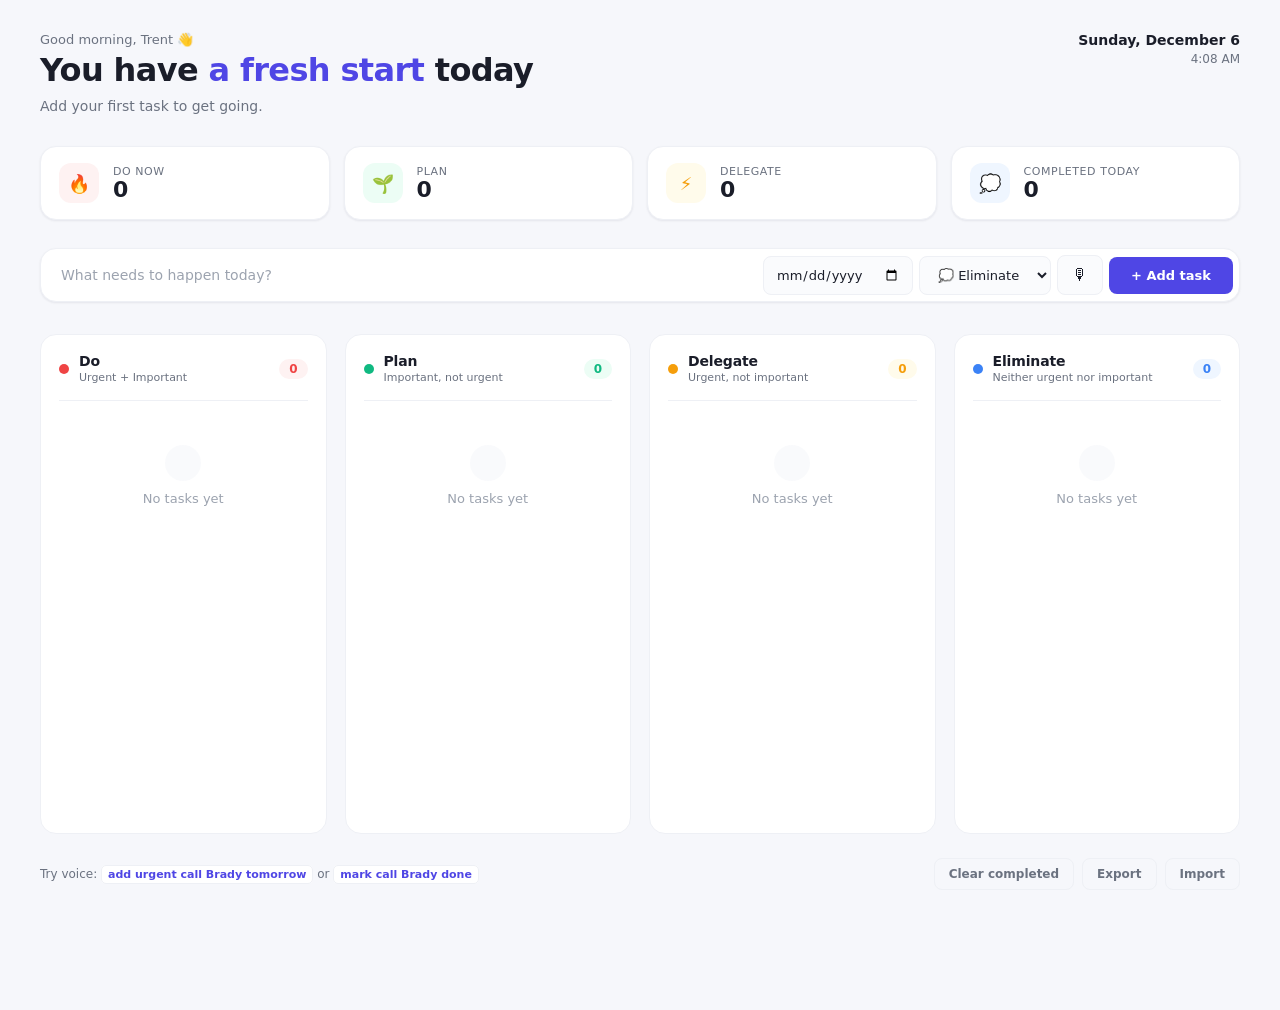
==== index.html @ c500774e "Add files via upload" ====
<!DOCTYPE html>
<!-- saved from url=(0049)file:///Users/tsconnely/Downloads/priority_1.html -->
<html lang="en"><head><meta http-equiv="Content-Type" content="text/html; charset=UTF-8">

<meta name="viewport" content="width=device-width, initial-scale=1.0, maximum-scale=1.0">
<title>Priority · Daily Command</title>
<link rel="preconnect" href="https://fonts.googleapis.com/">
<link rel="preconnect" href="https://fonts.gstatic.com/" crossorigin="">
<link href="./Priority · Daily Command_files/css2" rel="stylesheet">
<style>
  :root {
    --bg: #f6f7fb;
    --surface: #ffffff;
    --surface-soft: #fafbfd;
    --border: #eef0f5;
    --border-hover: #e2e5ed;
    --text: #1a1d29;
    --text-dim: #6b7280;
    --text-faint: #9ca3af;
    --accent: #4f46e5;
    --accent-soft: #eef2ff;

    --q1-bg: #fef2f2;
    --q1-accent: #ef4444;
    --q1-soft: #fee2e2;

    --q2-bg: #ecfdf5;
    --q2-accent: #10b981;
    --q2-soft: #d1fae5;

    --q3-bg: #fffbeb;
    --q3-accent: #f59e0b;
    --q3-soft: #fef3c7;

    --q4-bg: #eff6ff;
    --q4-accent: #3b82f6;
    --q4-soft: #dbeafe;

    --shadow-sm: 0 1px 2px rgba(16, 24, 40, 0.04), 0 1px 3px rgba(16, 24, 40, 0.04);
    --shadow-md: 0 4px 6px rgba(16, 24, 40, 0.04), 0 2px 4px rgba(16, 24, 40, 0.03);
    --shadow-lg: 0 12px 24px rgba(16, 24, 40, 0.06), 0 4px 8px rgba(16, 24, 40, 0.03);

    --font: 'Plus Jakarta Sans', -apple-system, BlinkMacSystemFont, system-ui, sans-serif;

    --radius-sm: 8px;
    --radius-md: 12px;
    --radius-lg: 16px;
    --radius-xl: 20px;
  }

  * { box-sizing: border-box; margin: 0; padding: 0; }

  html, body {
    background: var(--bg);
    color: var(--text);
    font-family: var(--font);
    font-size: 14px;
    min-height: 100vh;
    overflow-x: hidden;
    -webkit-tap-highlight-color: transparent;
    -webkit-font-smoothing: antialiased;
  }

  .app {
    max-width: 1600px;
    margin: 0 auto;
    padding: 32px 40px 120px;
  }

  /* ============ HEADER ============ */
  header {
    display: flex;
    align-items: flex-start;
    justify-content: space-between;
    margin-bottom: 32px;
    gap: 24px;
    flex-wrap: wrap;
  }

  .greeting {
    display: flex;
    flex-direction: column;
    gap: 6px;
  }

  .greeting .hello {
    font-size: 13px;
    color: var(--text-dim);
    font-weight: 500;
  }

  .greeting h1 {
    font-size: 32px;
    font-weight: 700;
    letter-spacing: -0.02em;
    line-height: 1.1;
    color: var(--text);
  }

  .greeting h1 .count {
    color: var(--accent);
  }

  .greeting .subtitle {
    font-size: 14px;
    color: var(--text-dim);
    margin-top: 4px;
  }

  .date-chip {
    display: flex;
    flex-direction: column;
    align-items: flex-end;
    gap: 4px;
  }

  .date-chip .date {
    font-size: 14px;
    font-weight: 600;
    color: var(--text);
  }

  .date-chip .time {
    font-size: 12px;
    color: var(--text-dim);
    font-weight: 500;
  }

  /* ============ STAT PILLS ============ */
  .stat-row {
    display: grid;
    grid-template-columns: repeat(4, 1fr);
    gap: 14px;
    margin-bottom: 28px;
  }

  .stat-pill {
    background: var(--surface);
    border: 1px solid var(--border);
    border-radius: var(--radius-lg);
    padding: 16px 18px;
    display: flex;
    align-items: center;
    gap: 14px;
    box-shadow: var(--shadow-sm);
    transition: transform 0.15s, box-shadow 0.15s;
  }

  .stat-pill:hover {
    transform: translateY(-1px);
    box-shadow: var(--shadow-md);
  }

  .stat-icon {
    width: 40px;
    height: 40px;
    border-radius: 12px;
    display: flex;
    align-items: center;
    justify-content: center;
    font-size: 18px;
    flex-shrink: 0;
  }

  .stat-icon.q1 { background: var(--q1-bg); color: var(--q1-accent); }
  .stat-icon.q2 { background: var(--q2-bg); color: var(--q2-accent); }
  .stat-icon.q3 { background: var(--q3-bg); color: var(--q3-accent); }
  .stat-icon.q4 { background: var(--q4-bg); color: var(--q4-accent); }

  .stat-body { flex: 1; min-width: 0; }

  .stat-label {
    font-size: 11px;
    color: var(--text-dim);
    font-weight: 500;
    text-transform: uppercase;
    letter-spacing: 0.05em;
  }

  .stat-value {
    font-size: 22px;
    font-weight: 700;
    color: var(--text);
    letter-spacing: -0.02em;
    line-height: 1.1;
  }

  /* ============ INPUT BAR ============ */
  .input-card {
    background: var(--surface);
    border: 1px solid var(--border);
    border-radius: var(--radius-lg);
    padding: 6px;
    margin-bottom: 32px;
    box-shadow: var(--shadow-sm);
    display: flex;
    align-items: center;
    gap: 6px;
    flex-wrap: wrap;
    transition: border-color 0.2s, box-shadow 0.2s;
  }

  .input-card:focus-within {
    border-color: var(--accent);
    box-shadow: 0 0 0 4px var(--accent-soft);
  }

  .input-card input[type="text"] {
    flex: 1;
    min-width: 200px;
    background: transparent;
    border: none;
    color: var(--text);
    padding: 12px 14px;
    font-family: var(--font);
    font-size: 14px;
    outline: none;
  }

  .input-card input[type="text"]::placeholder {
    color: var(--text-faint);
  }

  .input-card input[type="date"] {
    background: var(--surface-soft);
    border: 1px solid var(--border);
    color: var(--text);
    padding: 10px 12px;
    font-family: var(--font);
    font-size: 13px;
    font-weight: 500;
    border-radius: var(--radius-sm);
    outline: none;
  }

  .input-card select {
    background: var(--surface-soft);
    border: 1px solid var(--border);
    color: var(--text);
    padding: 10px 14px;
    font-family: var(--font);
    font-size: 13px;
    font-weight: 500;
    border-radius: var(--radius-sm);
    outline: none;
    cursor: pointer;
  }

  .mic-btn {
    background: var(--surface-soft);
    color: var(--text);
    border: 1px solid var(--border);
    padding: 10px 14px;
    font-size: 16px;
    border-radius: var(--radius-sm);
    cursor: pointer;
    transition: all 0.15s;
  }

  .mic-btn:hover {
    background: var(--accent-soft);
    border-color: var(--accent);
  }

  .mic-btn.listening {
    background: var(--q1-accent);
    color: white;
    border-color: var(--q1-accent);
    animation: pulse 1.2s ease-in-out infinite;
  }

  @keyframes pulse {
    0%, 100% { box-shadow: 0 0 0 0 rgba(239, 68, 68, 0.4); }
    50% { box-shadow: 0 0 0 10px rgba(239, 68, 68, 0); }
  }

  .add-btn {
    background: var(--accent);
    color: white;
    border: none;
    padding: 11px 22px;
    font-family: var(--font);
    font-size: 13px;
    font-weight: 600;
    border-radius: var(--radius-sm);
    cursor: pointer;
    transition: filter 0.15s, transform 0.1s;
    display: flex;
    align-items: center;
    gap: 6px;
  }

  .add-btn:hover { filter: brightness(1.1); }
  .add-btn:active { transform: scale(0.97); }

  /* ============ BOARD ============ */
  .board {
    display: grid;
    grid-template-columns: repeat(4, 1fr);
    gap: 18px;
  }

  .column {
    background: var(--surface);
    border-radius: var(--radius-lg);
    border: 1px solid var(--border);
    padding: 18px;
    min-height: 500px;
    display: flex;
    flex-direction: column;
    transition: border-color 0.2s;
  }

  .column.drag-over {
    border-color: var(--accent);
    background: var(--accent-soft);
  }

  .column-head {
    display: flex;
    align-items: center;
    justify-content: space-between;
    margin-bottom: 16px;
    padding-bottom: 16px;
    border-bottom: 1px solid var(--border);
  }

  .column-title-group {
    display: flex;
    align-items: center;
    gap: 10px;
  }

  .column-dot {
    width: 10px;
    height: 10px;
    border-radius: 50%;
    flex-shrink: 0;
  }

  .column.q1 .column-dot { background: var(--q1-accent); }
  .column.q2 .column-dot { background: var(--q2-accent); }
  .column.q3 .column-dot { background: var(--q3-accent); }
  .column.q4 .column-dot { background: var(--q4-accent); }

  .column-title {
    font-size: 14px;
    font-weight: 700;
    color: var(--text);
    letter-spacing: -0.01em;
  }

  .column-subtitle {
    font-size: 11px;
    color: var(--text-dim);
    font-weight: 500;
    margin-top: 2px;
  }

  .column-count {
    font-size: 12px;
    font-weight: 600;
    color: var(--text-dim);
    background: var(--bg);
    padding: 3px 10px;
    border-radius: 100px;
    min-width: 26px;
    text-align: center;
  }

  .column.q1 .column-count { background: var(--q1-bg); color: var(--q1-accent); }
  .column.q2 .column-count { background: var(--q2-bg); color: var(--q2-accent); }
  .column.q3 .column-count { background: var(--q3-bg); color: var(--q3-accent); }
  .column.q4 .column-count { background: var(--q4-bg); color: var(--q4-accent); }

  .task-list {
    display: flex;
    flex-direction: column;
    gap: 10px;
    flex: 1;
    overflow-y: auto;
    max-height: 600px;
    padding: 2px;
    margin: -2px;
  }

  .task-list::-webkit-scrollbar { width: 6px; }
  .task-list::-webkit-scrollbar-thumb {
    background: var(--border-hover);
    border-radius: 3px;
  }

  .task-list::-webkit-scrollbar-thumb:hover {
    background: var(--text-faint);
  }

  /* ============ TASK CARD ============ */
  .task {
    background: var(--surface);
    border: 1px solid var(--border);
    border-radius: var(--radius-md);
    padding: 14px;
    cursor: grab;
    transition: all 0.15s;
    box-shadow: var(--shadow-sm);
    position: relative;
    overflow: hidden;
  }

  .task::before {
    content: '';
    position: absolute;
    left: 0;
    top: 0;
    bottom: 0;
    width: 3px;
    transition: width 0.15s;
  }

  .column.q1 .task::before { background: var(--q1-accent); }
  .column.q2 .task::before { background: var(--q2-accent); }
  .column.q3 .task::before { background: var(--q3-accent); }
  .column.q4 .task::before { background: var(--q4-accent); }

  .task:hover {
    border-color: var(--border-hover);
    box-shadow: var(--shadow-md);
    transform: translateY(-1px);
  }

  .task.dragging {
    opacity: 0.4;
    cursor: grabbing;
    transform: rotate(2deg);
  }

  .task.done { opacity: 0.55; }
  .task.done .task-title {
    text-decoration: line-through;
    color: var(--text-dim);
  }

  .task-top-row {
    display: flex;
    align-items: flex-start;
    gap: 10px;
    margin-bottom: 6px;
  }

  .task-check {
    width: 18px;
    height: 18px;
    border: 1.5px solid var(--border-hover);
    border-radius: 6px;
    cursor: pointer;
    flex-shrink: 0;
    margin-top: 1px;
    display: flex;
    align-items: center;
    justify-content: center;
    font-size: 11px;
    color: transparent;
    transition: all 0.15s;
    background: var(--surface);
  }

  .task-check:hover { border-color: var(--accent); }

  .task.done .task-check {
    background: var(--accent);
    border-color: var(--accent);
    color: white;
  }

  .column.q1 .task.done .task-check { background: var(--q1-accent); border-color: var(--q1-accent); }
  .column.q2 .task.done .task-check { background: var(--q2-accent); border-color: var(--q2-accent); }
  .column.q3 .task.done .task-check { background: var(--q3-accent); border-color: var(--q3-accent); }
  .column.q4 .task.done .task-check { background: var(--q4-accent); border-color: var(--q4-accent); }

  .task-body { flex: 1; min-width: 0; }

  .task-title {
    font-size: 14px;
    font-weight: 600;
    color: var(--text);
    line-height: 1.35;
    word-wrap: break-word;
    cursor: pointer;
    letter-spacing: -0.01em;
  }

  .task-delete {
    background: transparent;
    border: none;
    color: var(--text-faint);
    cursor: pointer;
    font-size: 18px;
    width: 22px;
    height: 22px;
    border-radius: 6px;
    display: flex;
    align-items: center;
    justify-content: center;
    opacity: 0;
    transition: all 0.15s;
    flex-shrink: 0;
    line-height: 1;
  }

  .task:hover .task-delete { opacity: 1; }
  .task-delete:hover {
    background: var(--q1-bg);
    color: var(--q1-accent);
  }

  .task-meta {
    display: flex;
    gap: 8px;
    margin-top: 10px;
    flex-wrap: wrap;
    align-items: center;
  }

  .task-tag {
    display: inline-flex;
    align-items: center;
    gap: 4px;
    font-size: 11px;
    font-weight: 600;
    padding: 3px 8px;
    border-radius: 100px;
    background: var(--bg);
    color: var(--text-dim);
  }

  .task-tag.overdue {
    background: var(--q1-bg);
    color: var(--q1-accent);
  }

  .task-tag.soon {
    background: var(--q3-bg);
    color: var(--q3-accent);
  }

  .task-tag.notes {
    background: var(--accent-soft);
    color: var(--accent);
  }

  .empty {
    font-size: 13px;
    color: var(--text-faint);
    text-align: center;
    padding: 28px 16px;
    font-weight: 500;
  }

  .empty::before {
    content: '';
    display: block;
    width: 36px;
    height: 36px;
    margin: 0 auto 10px;
    background: var(--bg);
    border-radius: 50%;
    opacity: 0.6;
  }

  /* ============ VOICE FEEDBACK ============ */
  .voice-feedback {
    position: fixed;
    bottom: 20px;
    left: 50%;
    transform: translateX(-50%) translateY(100px);
    background: var(--surface);
    border: 1px solid var(--border);
    border-radius: var(--radius-lg);
    padding: 14px 20px;
    display: flex;
    align-items: center;
    gap: 14px;
    z-index: 50;
    box-shadow: var(--shadow-lg);
    max-width: 90vw;
    min-width: 340px;
    opacity: 0;
    transition: all 0.3s;
  }

  .voice-feedback.active {
    transform: translateX(-50%) translateY(0);
    opacity: 1;
  }

  .voice-indicator {
    width: 10px;
    height: 10px;
    border-radius: 50%;
    background: var(--q1-accent);
    animation: pulse-dot 1s ease-in-out infinite;
    flex-shrink: 0;
  }

  @keyframes pulse-dot {
    0%, 100% { opacity: 1; transform: scale(1); }
    50% { opacity: 0.4; transform: scale(0.8); }
  }

  .voice-text { flex: 1; min-width: 0; }

  .voice-text .label {
    font-size: 11px;
    color: var(--text-dim);
    font-weight: 600;
    text-transform: uppercase;
    letter-spacing: 0.05em;
    margin-bottom: 2px;
  }

  .voice-transcript {
    font-size: 14px;
    color: var(--text);
    font-weight: 500;
    word-wrap: break-word;
  }

  .voice-close {
    background: var(--bg);
    border: 1px solid var(--border);
    color: var(--text-dim);
    padding: 7px 14px;
    font-family: var(--font);
    font-size: 12px;
    font-weight: 600;
    cursor: pointer;
    border-radius: var(--radius-sm);
  }

  .voice-close:hover {
    background: var(--q1-bg);
    color: var(--q1-accent);
    border-color: var(--q1-bg);
  }

  /* ============ TOAST ============ */
  .toast {
    position: fixed;
    top: 24px;
    left: 50%;
    transform: translateX(-50%) translateY(-40px);
    background: var(--text);
    color: white;
    padding: 12px 20px;
    font-size: 13px;
    font-weight: 600;
    border-radius: 100px;
    z-index: 300;
    opacity: 0;
    transition: all 0.3s;
    box-shadow: var(--shadow-lg);
    max-width: 90vw;
  }

  .toast.show {
    opacity: 1;
    transform: translateX(-50%) translateY(0);
  }

  .toast.success { background: var(--q2-accent); }
  .toast.error { background: var(--q1-accent); }

  /* ============ MODAL ============ */
  .modal-overlay {
    position: fixed;
    inset: 0;
    background: rgba(26, 29, 41, 0.4);
    backdrop-filter: blur(6px);
    display: none;
    align-items: center;
    justify-content: center;
    z-index: 100;
    padding: 20px;
  }

  .modal-overlay.active { display: flex; }

  .modal {
    background: var(--surface);
    border-radius: var(--radius-xl);
    width: 100%;
    max-width: 560px;
    max-height: 85vh;
    overflow-y: auto;
    box-shadow: 0 20px 60px rgba(16, 24, 40, 0.15);
  }

  .modal-head {
    padding: 22px 26px 18px;
    display: flex;
    justify-content: space-between;
    align-items: center;
  }

  .modal-head h2 {
    font-size: 20px;
    font-weight: 700;
    letter-spacing: -0.02em;
  }

  .modal-close {
    background: var(--bg);
    border: none;
    color: var(--text-dim);
    width: 32px;
    height: 32px;
    border-radius: 10px;
    cursor: pointer;
    font-size: 20px;
    line-height: 1;
    display: flex;
    align-items: center;
    justify-content: center;
    transition: all 0.15s;
  }

  .modal-close:hover {
    background: var(--q1-bg);
    color: var(--q1-accent);
  }

  .modal-body { padding: 4px 26px 20px; }

  .field { margin-bottom: 18px; }

  .field label {
    display: block;
    font-size: 12px;
    color: var(--text-dim);
    font-weight: 600;
    margin-bottom: 8px;
  }

  .field input[type="text"],
  .field input[type="date"],
  .field textarea,
  .field select {
    width: 100%;
    background: var(--surface-soft);
    border: 1px solid var(--border);
    color: var(--text);
    padding: 11px 13px;
    font-family: var(--font);
    font-size: 14px;
    font-weight: 500;
    border-radius: var(--radius-sm);
    outline: none;
    transition: all 0.15s;
  }

  .field input:focus,
  .field textarea:focus,
  .field select:focus {
    border-color: var(--accent);
    background: var(--surface);
    box-shadow: 0 0 0 3px var(--accent-soft);
  }

  .field textarea {
    min-height: 80px;
    resize: vertical;
    line-height: 1.5;
    font-weight: 400;
  }

  .subtasks {
    display: flex;
    flex-direction: column;
    gap: 6px;
    margin-bottom: 10px;
  }

  .subtask {
    display: flex;
    align-items: center;
    gap: 10px;
    background: var(--surface-soft);
    border: 1px solid var(--border);
    padding: 9px 12px;
    border-radius: var(--radius-sm);
  }

  .subtask-check {
    width: 16px;
    height: 16px;
    border: 1.5px solid var(--border-hover);
    border-radius: 5px;
    cursor: pointer;
    flex-shrink: 0;
    display: flex;
    align-items: center;
    justify-content: center;
    font-size: 10px;
    color: transparent;
    background: white;
  }

  .subtask.done .subtask-check {
    background: var(--accent);
    border-color: var(--accent);
    color: white;
  }

  .subtask-text { flex: 1; font-size: 13px; font-weight: 500; }

  .subtask.done .subtask-text {
    text-decoration: line-through;
    color: var(--text-dim);
  }

  .subtask-remove {
    background: none;
    border: none;
    color: var(--text-faint);
    cursor: pointer;
    font-size: 16px;
    width: 22px;
    height: 22px;
    border-radius: 6px;
    display: flex;
    align-items: center;
    justify-content: center;
  }

  .subtask-remove:hover { background: var(--q1-bg); color: var(--q1-accent); }

  .add-subtask { display: flex; gap: 8px; }

  .add-subtask input { flex: 1; }

  .add-subtask button {
    background: var(--accent-soft);
    border: 1px solid transparent;
    color: var(--accent);
    padding: 10px 16px;
    font-family: var(--font);
    font-size: 12px;
    font-weight: 600;
    cursor: pointer;
    border-radius: var(--radius-sm);
  }

  .add-subtask button:hover {
    background: var(--accent);
    color: white;
  }

  .modal-foot {
    padding: 18px 26px 22px;
    border-top: 1px solid var(--border);
    display: flex;
    justify-content: space-between;
    gap: 10px;
    flex-wrap: wrap;
  }

  .btn {
    padding: 10px 18px;
    font-family: var(--font);
    font-size: 13px;
    font-weight: 600;
    border-radius: var(--radius-sm);
    cursor: pointer;
    border: 1px solid var(--border);
    background: var(--surface);
    color: var(--text);
    transition: all 0.15s;
  }

  .btn:hover {
    background: var(--bg);
    border-color: var(--border-hover);
  }

  .btn-primary {
    background: var(--accent);
    border-color: var(--accent);
    color: white;
  }

  .btn-primary:hover {
    filter: brightness(1.1);
    background: var(--accent);
    border-color: var(--accent);
  }

  .btn-danger {
    color: var(--q1-accent);
    border-color: var(--border);
  }

  .btn-danger:hover {
    background: var(--q1-bg);
    border-color: var(--q1-accent);
  }

  /* ============ TOOLBAR ============ */
  .toolbar {
    display: flex;
    gap: 16px;
    margin-top: 24px;
    justify-content: space-between;
    flex-wrap: wrap;
    align-items: center;
  }

  .voice-help {
    font-size: 12px;
    color: var(--text-dim);
    font-weight: 500;
  }

  .voice-help code {
    background: var(--surface);
    border: 1px solid var(--border);
    padding: 2px 6px;
    border-radius: 5px;
    font-family: var(--font);
    font-size: 11px;
    color: var(--accent);
    font-weight: 600;
  }

  .toolbar-actions {
    display: flex;
    gap: 8px;
    flex-wrap: wrap;
  }

  .toolbar-actions button {
    background: transparent;
    border: 1px solid var(--border);
    color: var(--text-dim);
    cursor: pointer;
    padding: 8px 14px;
    font-family: var(--font);
    font-size: 12px;
    font-weight: 600;
    border-radius: var(--radius-sm);
    transition: all 0.15s;
  }

  .toolbar-actions button:hover {
    color: var(--text);
    background: var(--surface);
    border-color: var(--border-hover);
  }

  /* ============ RESPONSIVE ============ */
  @media (max-width: 1100px) {
    .board {
      grid-template-columns: repeat(2, 1fr);
    }
    .stat-row {
      grid-template-columns: repeat(2, 1fr);
    }
  }

  @media (max-width: 720px) {
    .app { padding: 20px 16px 120px; }
    .greeting h1 { font-size: 26px; }
    .board {
      grid-template-columns: 1fr;
    }
    .input-card {
      flex-direction: column;
      align-items: stretch;
    }
    .input-card input[type="text"],
    .input-card input[type="date"],
    .input-card select,
    .add-btn,
    .mic-btn {
      width: 100%;
      justify-content: center;
    }
    .column { min-height: 200px; }
    .column .task-list { max-height: 400px; }
    header { flex-direction: column; align-items: flex-start; }
    .date-chip { align-items: flex-start; }
  }
</style>
</head>
<body>
<div class="app">
  <header>
    <div class="greeting">
      <div class="hello">Good <span id="time-of-day">afternoon</span>, Trent 👋</div>
      <h1>You have <span class="count" id="count-hero">a fresh start</span> today</h1>
      <div class="subtitle" id="subtitle">Add your first task to get going.</div>
    </div>
    <div class="date-chip">
      <div class="date" id="current-date">Tuesday, April 21</div>
      <div class="time" id="current-time">3:37 PM</div>
    </div>
  </header>

  <div class="stat-row">
    <div class="stat-pill">
      <div class="stat-icon q1">🔥</div>
      <div class="stat-body">
        <div class="stat-label">Do Now</div>
        <div class="stat-value" id="stat-q1">0</div>
      </div>
    </div>
    <div class="stat-pill">
      <div class="stat-icon q2">🌱</div>
      <div class="stat-body">
        <div class="stat-label">Plan</div>
        <div class="stat-value" id="stat-q2">0</div>
      </div>
    </div>
    <div class="stat-pill">
      <div class="stat-icon q3">⚡</div>
      <div class="stat-body">
        <div class="stat-label">Delegate</div>
        <div class="stat-value" id="stat-q3">0</div>
      </div>
    </div>
    <div class="stat-pill">
      <div class="stat-icon q4">💭</div>
      <div class="stat-body">
        <div class="stat-label">Completed today</div>
        <div class="stat-value" id="stat-done">0</div>
      </div>
    </div>
  </div>

  <div class="input-card">
    <input type="text" id="quick-input" placeholder="What needs to happen today?">
    <input type="date" id="quick-deadline" title="Deadline">
    <select id="quick-quadrant" title="Priority quadrant">
      <option value="1">🔥 Do</option>
      <option value="2">🌱 Plan</option>
      <option value="3">⚡ Delegate</option>
      <option value="4" selected="">💭 Eliminate</option>
    </select>
    <button id="mic-toggle" class="mic-btn" title="Voice input">🎙</button>
    <button id="quick-add" class="add-btn">+ Add task</button>
  </div>

  <div class="board">
    <div class="column q1" data-quadrant="1">
      <div class="column-head">
        <div class="column-title-group">
          <div class="column-dot"></div>
          <div>
            <div class="column-title">Do</div>
            <div class="column-subtitle">Urgent + Important</div>
          </div>
        </div>
        <div class="column-count" id="count-1">0</div>
      </div>
      <div class="task-list" id="list-1"><div class="empty">No tasks yet</div></div>
    </div>

    <div class="column q2" data-quadrant="2">
      <div class="column-head">
        <div class="column-title-group">
          <div class="column-dot"></div>
          <div>
            <div class="column-title">Plan</div>
            <div class="column-subtitle">Important, not urgent</div>
          </div>
        </div>
        <div class="column-count" id="count-2">0</div>
      </div>
      <div class="task-list" id="list-2"><div class="empty">No tasks yet</div></div>
    </div>

    <div class="column q3" data-quadrant="3">
      <div class="column-head">
        <div class="column-title-group">
          <div class="column-dot"></div>
          <div>
            <div class="column-title">Delegate</div>
            <div class="column-subtitle">Urgent, not important</div>
          </div>
        </div>
        <div class="column-count" id="count-3">0</div>
      </div>
      <div class="task-list" id="list-3"><div class="empty">No tasks yet</div></div>
    </div>

    <div class="column q4" data-quadrant="4">
      <div class="column-head">
        <div class="column-title-group">
          <div class="column-dot"></div>
          <div>
            <div class="column-title">Eliminate</div>
            <div class="column-subtitle">Neither urgent nor important</div>
          </div>
        </div>
        <div class="column-count" id="count-4">0</div>
      </div>
      <div class="task-list" id="list-4"><div class="empty">No tasks yet</div></div>
    </div>
  </div>

  <div class="toolbar">
    <div class="voice-help">
      Try voice: <code>add urgent call Brady tomorrow</code> or <code>mark call Brady done</code>
    </div>
    <div class="toolbar-actions">
      <button id="clear-done">Clear completed</button>
      <button id="export-data">Export</button>
      <button id="import-data">Import</button>
      <input type="file" id="import-file" accept=".json" style="display:none">
    </div>
  </div>
</div>

<!-- Voice feedback -->
<div class="voice-feedback" id="voice-feedback">
  <div class="voice-indicator"></div>
  <div class="voice-text">
    <div class="label">Listening...</div>
    <div class="voice-transcript" id="voice-transcript">Say something</div>
  </div>
  <button class="voice-close" id="voice-stop">Stop</button>
</div>

<!-- Toast -->
<div class="toast" id="toast"></div>

<!-- Modal -->
<div class="modal-overlay" id="modal-overlay">
  <div class="modal">
    <div class="modal-head">
      <h2>Edit task</h2>
      <button class="modal-close" id="modal-close">×</button>
    </div>
    <div class="modal-body">
      <div class="field">
        <label>Title</label>
        <input type="text" id="edit-title">
      </div>
      <div class="field">
        <label>Quadrant</label>
        <select id="edit-quadrant">
          <option value="1">🔥 Do — Urgent + Important</option>
          <option value="2">🌱 Plan — Important, not urgent</option>
          <option value="3">⚡ Delegate — Urgent, not important</option>
          <option value="4">💭 Eliminate — Neither</option>
        </select>
      </div>
      <div class="field">
        <label>Deadline</label>
        <input type="date" id="edit-deadline">
      </div>
      <div class="field">
        <label>Notes &amp; context</label>
        <textarea id="edit-notes" placeholder="Add context, links, references..."></textarea>
      </div>
      <div class="field">
        <label>Subtasks</label>
        <div class="subtasks" id="edit-subtasks"></div>
        <div class="add-subtask">
          <input type="text" id="new-subtask" placeholder="Add subtask...">
          <button id="add-subtask-btn">Add</button>
        </div>
      </div>
    </div>
    <div class="modal-foot">
      <button class="btn btn-danger" id="delete-task">Delete</button>
      <div style="display:flex; gap:8px;">
        <button class="btn" id="cancel-edit">Cancel</button>
        <button class="btn btn-primary" id="save-edit">Save changes</button>
      </div>
    </div>
  </div>
</div>

<script>
  // ============ STATE ============
  const STORAGE_KEY = 'priority_tasks_v1';
  let tasks = [];
  let editingId = null;

  // ============ PERSISTENCE ============
  function loadTasks() {
    try {
      const raw = localStorage.getItem(STORAGE_KEY);
      tasks = raw ? JSON.parse(raw) : [];
    } catch (e) { tasks = []; }
  }

  function saveTasks() {
    try { localStorage.setItem(STORAGE_KEY, JSON.stringify(tasks)); }
    catch (e) { toast('Storage error: ' + e.message, 'error'); }
  }

  function uid() {
    return Date.now().toString(36) + Math.random().toString(36).slice(2, 8);
  }

  // ============ HELPERS ============
  function todayISO() {
    const d = new Date();
    const y = d.getFullYear(), m = String(d.getMonth() + 1).padStart(2, '0'), day = String(d.getDate()).padStart(2, '0');
    return `${y}-${m}-${day}`;
  }

  function formatDeadline(iso) {
    if (!iso) return null;
    const today = new Date(todayISO());
    const target = new Date(iso);
    const diff = Math.round((target - today) / 86400000);
    if (diff < 0) return { text: `${Math.abs(diff)}d overdue`, cls: 'overdue' };
    if (diff === 0) return { text: 'Today', cls: 'soon' };
    if (diff === 1) return { text: 'Tomorrow', cls: 'soon' };
    if (diff <= 3) return { text: `In ${diff} days`, cls: 'soon' };
    const opts = { month: 'short', day: 'numeric' };
    return { text: target.toLocaleDateString('en-US', opts), cls: '' };
  }

  function escapeHtml(s) {
    return String(s).replace(/[&<>"']/g, c => ({
      '&': '&amp;', '<': '&lt;', '>': '&gt;', '"': '&quot;', "'": '&#39;'
    }[c]));
  }

  // ============ RENDER ============
  function render() {
    for (let q = 1; q <= 4; q++) {
      const list = document.getElementById(`list-${q}`);
      const quadTasks = tasks.filter(t => t.quadrant === q);
      document.getElementById(`count-${q}`).textContent = quadTasks.length;

      if (quadTasks.length === 0) {
        list.innerHTML = '<div class="empty">No tasks yet</div>';
        continue;
      }

      quadTasks.sort((a, b) => {
        if (a.done !== b.done) return a.done ? 1 : -1;
        if (a.deadline && b.deadline) return a.deadline.localeCompare(b.deadline);
        if (a.deadline) return -1;
        if (b.deadline) return 1;
        return b.created - a.created;
      });

      list.innerHTML = quadTasks.map(t => {
        const dl = formatDeadline(t.deadline);
        const subCount = t.subtasks ? t.subtasks.length : 0;
        const subDone = t.subtasks ? t.subtasks.filter(s => s.done).length : 0;
        return `
          <div class="task ${t.done ? 'done' : ''}" draggable="true" data-id="${t.id}">
            <div class="task-top-row">
              <div class="task-check" data-action="toggle" data-id="${t.id}">✓</div>
              <div class="task-body">
                <div class="task-title" data-action="edit" data-id="${t.id}">${escapeHtml(t.title)}</div>
              </div>
              <button class="task-delete" data-action="delete" data-id="${t.id}" title="Delete">×</button>
            </div>
            ${(dl || subCount > 0 || t.notes) ? `
              <div class="task-meta">
                ${dl ? `<span class="task-tag ${dl.cls}">⏱ ${dl.text}</span>` : ''}
                ${subCount > 0 ? `<span class="task-tag">☰ ${subDone}/${subCount}</span>` : ''}
                ${t.notes ? `<span class="task-tag notes">📝 Note</span>` : ''}
              </div>
            ` : ''}
          </div>
        `;
      }).join('');
    }
    updateStats();
  }

  function updateStats() {
    const today = todayISO();
    const openQ1 = tasks.filter(t => !t.done && t.quadrant === 1).length;
    const openQ2 = tasks.filter(t => !t.done && t.quadrant === 2).length;
    const openQ3 = tasks.filter(t => !t.done && t.quadrant === 3).length;
    const doneToday = tasks.filter(t => t.done && t.doneAt && t.doneAt.slice(0, 10) === today).length;
    const totalOpen = tasks.filter(t => !t.done).length;

    document.getElementById('stat-q1').textContent = openQ1;
    document.getElementById('stat-q2').textContent = openQ2;
    document.getElementById('stat-q3').textContent = openQ3;
    document.getElementById('stat-done').textContent = doneToday;

    const heroEl = document.getElementById('count-hero');
    const subtitleEl = document.getElementById('subtitle');

    if (totalOpen === 0 && doneToday > 0) {
      heroEl.textContent = 'a clean slate';
      subtitleEl.textContent = `You've completed ${doneToday} task${doneToday === 1 ? '' : 's'} today. Nice work.`;
    } else if (totalOpen === 0) {
      heroEl.textContent = 'a fresh start';
      subtitleEl.textContent = 'Add your first task to get going.';
    } else {
      heroEl.textContent = `${totalOpen} task${totalOpen === 1 ? '' : 's'}`;
      if (openQ1 > 0) subtitleEl.textContent = `${openQ1} item${openQ1 === 1 ? '' : 's'} need your attention now.`;
      else if (openQ2 > 0) subtitleEl.textContent = 'Focus on what matters. No fires today.';
      else subtitleEl.textContent = "Let's make it count.";
    }
  }

  // ============ CRUD ============
  function addTask({ title, quadrant, deadline, notes }) {
    if (!title || !title.trim()) return null;
    const t = {
      id: uid(),
      title: title.trim(),
      quadrant: quadrant || 4,
      deadline: deadline || null,
      notes: notes || '',
      subtasks: [],
      done: false,
      created: Date.now(),
      doneAt: null
    };
    tasks.push(t);
    saveTasks();
    render();
    return t;
  }

  function toggleTask(id) {
    const t = tasks.find(x => x.id === id);
    if (!t) return;
    t.done = !t.done;
    t.doneAt = t.done ? new Date().toISOString() : null;
    saveTasks();
    render();
  }

  function deleteTask(id) {
    tasks = tasks.filter(t => t.id !== id);
    saveTasks();
    render();
  }

  function updateTask(id, updates) {
    const t = tasks.find(x => x.id === id);
    if (!t) return;
    Object.assign(t, updates);
    saveTasks();
    render();
  }

  // ============ QUICK ADD ============
  document.getElementById('quick-add').addEventListener('click', quickAdd);
  document.getElementById('quick-input').addEventListener('keydown', e => {
    if (e.key === 'Enter') quickAdd();
  });

  function quickAdd() {
    const input = document.getElementById('quick-input');
    const deadline = document.getElementById('quick-deadline').value;
    const quadrant = parseInt(document.getElementById('quick-quadrant').value);
    const title = input.value.trim();
    if (!title) return;
    addTask({ title, quadrant, deadline });
    input.value = '';
    document.getElementById('quick-deadline').value = '';
    input.focus();
  }

  // ============ TASK INTERACTIONS ============
  document.querySelectorAll('.task-list').forEach(list => {
    list.addEventListener('click', e => {
      const action = e.target.dataset.action;
      const id = e.target.dataset.id;
      if (!action || !id) return;
      if (action === 'toggle') toggleTask(id);
      else if (action === 'delete') deleteTask(id);
      else if (action === 'edit') openEditor(id);
    });
  });

  // ============ DRAG AND DROP ============
  let draggedId = null;

  document.addEventListener('dragstart', e => {
    if (e.target.classList && e.target.classList.contains('task')) {
      draggedId = e.target.dataset.id;
      e.target.classList.add('dragging');
    }
  });

  document.addEventListener('dragend', e => {
    if (e.target.classList && e.target.classList.contains('task')) {
      e.target.classList.remove('dragging');
    }
    document.querySelectorAll('.column').forEach(q => q.classList.remove('drag-over'));
  });

  document.querySelectorAll('.column').forEach(q => {
    q.addEventListener('dragover', e => {
      e.preventDefault();
      q.classList.add('drag-over');
    });
    q.addEventListener('dragleave', () => {
      q.classList.remove('drag-over');
    });
    q.addEventListener('drop', e => {
      e.preventDefault();
      q.classList.remove('drag-over');
      if (!draggedId) return;
      const newQuad = parseInt(q.dataset.quadrant);
      updateTask(draggedId, { quadrant: newQuad });
      draggedId = null;
    });
  });

  // ============ EDITOR ============
  function openEditor(id) {
    const t = tasks.find(x => x.id === id);
    if (!t) return;
    editingId = id;
    document.getElementById('edit-title').value = t.title;
    document.getElementById('edit-quadrant').value = t.quadrant;
    document.getElementById('edit-deadline').value = t.deadline || '';
    document.getElementById('edit-notes').value = t.notes || '';
    renderSubtasks();
    document.getElementById('modal-overlay').classList.add('active');
    setTimeout(() => document.getElementById('edit-title').focus(), 50);
  }

  function renderSubtasks() {
    const t = tasks.find(x => x.id === editingId);
    if (!t) return;
    const container = document.getElementById('edit-subtasks');
    if (!t.subtasks || t.subtasks.length === 0) {
      container.innerHTML = '';
      return;
    }
    container.innerHTML = t.subtasks.map((s, i) => `
      <div class="subtask ${s.done ? 'done' : ''}">
        <div class="subtask-check" data-action="sub-toggle" data-idx="${i}">✓</div>
        <div class="subtask-text">${escapeHtml(s.text)}</div>
        <button class="subtask-remove" data-action="sub-remove" data-idx="${i}">×</button>
      </div>
    `).join('');
  }

  document.getElementById('edit-subtasks').addEventListener('click', e => {
    const action = e.target.dataset.action;
    const idx = parseInt(e.target.dataset.idx);
    if (isNaN(idx)) return;
    const t = tasks.find(x => x.id === editingId);
    if (!t) return;
    if (action === 'sub-toggle') t.subtasks[idx].done = !t.subtasks[idx].done;
    else if (action === 'sub-remove') t.subtasks.splice(idx, 1);
    saveTasks();
    renderSubtasks();
  });

  document.getElementById('add-subtask-btn').addEventListener('click', addSubtask);
  document.getElementById('new-subtask').addEventListener('keydown', e => {
    if (e.key === 'Enter') addSubtask();
  });

  function addSubtask() {
    const input = document.getElementById('new-subtask');
    const text = input.value.trim();
    if (!text) return;
    const t = tasks.find(x => x.id === editingId);
    if (!t) return;
    if (!t.subtasks) t.subtasks = [];
    t.subtasks.push({ text, done: false });
    input.value = '';
    saveTasks();
    renderSubtasks();
  }

  document.getElementById('save-edit').addEventListener('click', () => {
    const title = document.getElementById('edit-title').value.trim();
    if (!title) { toast('Title required', 'error'); return; }
    updateTask(editingId, {
      title,
      quadrant: parseInt(document.getElementById('edit-quadrant').value),
      deadline: document.getElementById('edit-deadline').value || null,
      notes: document.getElementById('edit-notes').value
    });
    closeEditor();
    toast('Saved', 'success');
  });

  document.getElementById('delete-task').addEventListener('click', () => {
    if (confirm('Delete this task?')) {
      deleteTask(editingId);
      closeEditor();
    }
  });

  document.getElementById('cancel-edit').addEventListener('click', closeEditor);
  document.getElementById('modal-close').addEventListener('click', closeEditor);
  document.getElementById('modal-overlay').addEventListener('click', e => {
    if (e.target.id === 'modal-overlay') closeEditor();
  });

  function closeEditor() {
    document.getElementById('modal-overlay').classList.remove('active');
    editingId = null;
  }

  // ============ TOOLBAR ============
  document.getElementById('clear-done').addEventListener('click', () => {
    const count = tasks.filter(t => t.done).length;
    if (count === 0) { toast('No completed tasks'); return; }
    if (confirm(`Remove ${count} completed task(s)?`)) {
      tasks = tasks.filter(t => !t.done);
      saveTasks();
      render();
      toast('Cleared', 'success');
    }
  });

  document.getElementById('export-data').addEventListener('click', () => {
    const blob = new Blob([JSON.stringify(tasks, null, 2)], { type: 'application/json' });
    const url = URL.createObjectURL(blob);
    const a = document.createElement('a');
    a.href = url;
    a.download = `priority-tasks-${todayISO()}.json`;
    a.click();
    URL.revokeObjectURL(url);
  });

  document.getElementById('import-data').addEventListener('click', () => {
    document.getElementById('import-file').click();
  });

  document.getElementById('import-file').addEventListener('change', e => {
    const file = e.target.files[0];
    if (!file) return;
    const reader = new FileReader();
    reader.onload = ev => {
      try {
        const data = JSON.parse(ev.target.result);
        if (!Array.isArray(data)) throw new Error('Invalid format');
        if (confirm(`Import ${data.length} tasks? This will replace existing tasks.`)) {
          tasks = data;
          saveTasks();
          render();
          toast('Imported', 'success');
        }
      } catch (err) {
        toast('Import failed: ' + err.message, 'error');
      }
    };
    reader.readAsText(file);
  });

  // ============ TOAST ============
  let toastTimer;
  function toast(msg, type = '') {
    const el = document.getElementById('toast');
    el.textContent = msg;
    el.className = 'toast show ' + type;
    clearTimeout(toastTimer);
    toastTimer = setTimeout(() => {
      el.className = 'toast ' + type;
    }, 2800);
  }

  // ============ CLOCK + GREETING ============
  function updateClock() {
    const d = new Date();
    document.getElementById('current-date').textContent = d.toLocaleDateString('en-US', {
      weekday: 'long', month: 'long', day: 'numeric'
    });
    document.getElementById('current-time').textContent = d.toLocaleTimeString('en-US', {
      hour: 'numeric', minute: '2-digit'
    });
    const h = d.getHours();
    let tod = 'morning';
    if (h >= 12 && h < 17) tod = 'afternoon';
    else if (h >= 17) tod = 'evening';
    document.getElementById('time-of-day').textContent = tod;
  }
  updateClock();
  setInterval(updateClock, 30000);

  // ============ VOICE INPUT ============
  const SpeechRecognition = window.SpeechRecognition || window.webkitSpeechRecognition;
  let recognition = null;
  let isListening = false;

  if (SpeechRecognition) {
    recognition = new SpeechRecognition();
    recognition.continuous = false;
    recognition.interimResults = true;
    recognition.lang = 'en-US';

    recognition.onresult = e => {
      let interim = '', final = '';
      for (let i = e.resultIndex; i < e.results.length; i++) {
        const transcript = e.results[i][0].transcript;
        if (e.results[i].isFinal) final += transcript;
        else interim += transcript;
      }
      document.getElementById('voice-transcript').textContent = final || interim || '...';
      if (final) processVoiceCommand(final.trim());
    };

    recognition.onerror = e => {
      if (e.error === 'not-allowed' || e.error === 'service-not-allowed') {
        toast('Microphone blocked. Enable mic in browser settings.', 'error');
      } else if (e.error !== 'no-speech' && e.error !== 'aborted') {
        toast('Voice error: ' + e.error, 'error');
      }
      stopListening();
    };

    recognition.onend = () => {
      if (isListening) {
        try { recognition.start(); } catch (err) { stopListening(); }
      }
    };
  } else {
    document.getElementById('mic-toggle').style.display = 'none';
  }

  document.getElementById('mic-toggle').addEventListener('click', toggleListening);
  document.getElementById('voice-stop').addEventListener('click', stopListening);

  function toggleListening() {
    if (isListening) stopListening(); else startListening();
  }

  function startListening() {
    if (!recognition) return;
    try {
      recognition.start();
      isListening = true;
      document.getElementById('mic-toggle').classList.add('listening');
      document.getElementById('voice-feedback').classList.add('active');
      document.getElementById('voice-transcript').textContent = 'Say something...';
    } catch (e) {
      toast('Could not start mic: ' + e.message, 'error');
    }
  }

  function stopListening() {
    isListening = false;
    if (recognition) { try { recognition.stop(); } catch (e) {} }
    document.getElementById('mic-toggle').classList.remove('listening');
    document.getElementById('voice-feedback').classList.remove('active');
  }

  // ============ VOICE NLP ============
  function processVoiceCommand(text) {
    const lower = text.trim().toLowerCase();
    const cleaned = lower.replace(/^(hey priority|priority|okay)[,\s]+/i, '').trim();

    // Complete
    const doneMatch = cleaned.match(/^(?:mark|complete|finish|check off|check)\s+(.+?)(?:\s+(?:as\s+)?(?:done|complete|completed|finished))?$/i)
                   || cleaned.match(/^(?:done|completed|finished)\s+(?:with\s+)?(.+)$/i)
                   || cleaned.match(/^(.+)\s+(?:is\s+)?(?:done|complete|completed|finished)$/i);
    if (doneMatch) {
      const query = doneMatch[1].trim();
      const match = findTaskByText(query);
      if (match) {
        if (!match.done) {
          match.done = true;
          match.doneAt = new Date().toISOString();
          saveTasks();
          render();
          toast(`✓ Completed: ${match.title}`, 'success');
        } else {
          toast(`Already done: ${match.title}`);
        }
      } else {
        toast(`No task found matching "${query}"`, 'error');
      }
      return;
    }

    // Delete
    const deleteMatch = cleaned.match(/^(?:delete|remove|cancel)\s+(.+)$/i);
    if (deleteMatch) {
      const query = deleteMatch[1].trim();
      const match = findTaskByText(query);
      if (match) {
        deleteTask(match.id);
        toast(`Deleted: ${match.title}`, 'success');
      } else {
        toast(`No task found matching "${query}"`, 'error');
      }
      return;
    }

    // Add
    let body = cleaned.replace(/^(?:add|create|new)\s+(?:(?:a|an)\s+)?(?:task\s+|item\s+|to-?do\s+|todo\s+)?/i, '');
    body = body.replace(/^(?:task|item|to-?do|todo)\s+/i, '');

    let quadrant = 4;
    const importantUrgent = /\b(urgent(?:\s+and\s+important)?|critical|emergency|asap|right now|crisis)\b/i;
    const importantOnly = /\b(important|strategic|plan(?:ning)?|long[- ]?term|growth)\b/i;
    const urgentOnly = /\b(quick|interrupt(?:ion)?|delegate)\b/i;

    if (importantUrgent.test(body)) quadrant = 1;
    else if (importantOnly.test(body)) quadrant = 2;
    else if (urgentOnly.test(body)) quadrant = 3;

    body = body.replace(importantUrgent, '')
               .replace(importantOnly, '')
               .replace(urgentOnly, '')
               .replace(/\b(?:priority|priority level)\s*\d+\b/i, '')
               .trim();

    const qMatch = body.match(/\b(?:q(?:uadrant)?\s*)([1-4])\b/i);
    if (qMatch) {
      quadrant = parseInt(qMatch[1]);
      body = body.replace(qMatch[0], '').trim();
    }

    const { deadline, cleanedText } = parseDeadline(body);
    body = cleanedText;
    body = body.replace(/\s+/g, ' ').replace(/^[,.\s]+|[,.\s]+$/g, '').trim();

    if (!body) { toast('Could not understand task', 'error'); return; }

    body = body.charAt(0).toUpperCase() + body.slice(1);
    const t = addTask({ title: body, quadrant, deadline });
    if (t) {
      const qName = ['', 'Do', 'Plan', 'Delegate', 'Eliminate'][quadrant];
      const dText = deadline ? ` · ${formatDeadline(deadline).text.toLowerCase()}` : '';
      toast(`+ ${qName}: ${body}${dText}`, 'success');
    }
  }

  function findTaskByText(query) {
    const q = query.toLowerCase().trim();
    const open = tasks.filter(t => !t.done);
    const done = tasks.filter(t => t.done);
    const all = [...open, ...done];
    let match = all.find(t => t.title.toLowerCase() === q);
    if (match) return match;
    match = all.find(t => t.title.toLowerCase().includes(q));
    if (match) return match;
    const qWords = q.split(/\s+/).filter(w => w.length > 2);
    if (qWords.length === 0) return null;
    let best = null, bestScore = 0;
    for (const t of all) {
      const tLower = t.title.toLowerCase();
      let score = 0;
      for (const w of qWords) if (tLower.includes(w)) score++;
      if (score > bestScore) { best = t; bestScore = score; }
    }
    return bestScore >= Math.ceil(qWords.length / 2) ? best : null;
  }

  function parseDeadline(text) {
    const now = new Date();
    const today = new Date(now.getFullYear(), now.getMonth(), now.getDate());
    const toISO = d => {
      const y = d.getFullYear(), m = String(d.getMonth() + 1).padStart(2, '0'), day = String(d.getDate()).padStart(2, '0');
      return `${y}-${m}-${day}`;
    };

    let m = text.match(/\b(?:by\s+|on\s+|due\s+)?today\b/i);
    if (m) return { deadline: toISO(today), cleanedText: text.replace(m[0], '').trim() };

    m = text.match(/\b(?:by\s+|on\s+|due\s+)?tomorrow\b/i);
    if (m) { const d = new Date(today); d.setDate(d.getDate() + 1); return { deadline: toISO(d), cleanedText: text.replace(m[0], '').trim() }; }

    m = text.match(/\bin\s+(\d+)\s+days?\b/i);
    if (m) { const d = new Date(today); d.setDate(d.getDate() + parseInt(m[1])); return { deadline: toISO(d), cleanedText: text.replace(m[0], '').trim() }; }

    m = text.match(/\bnext\s+week\b/i);
    if (m) { const d = new Date(today); d.setDate(d.getDate() + 7); return { deadline: toISO(d), cleanedText: text.replace(m[0], '').trim() }; }

    const days = ['sunday', 'monday', 'tuesday', 'wednesday', 'thursday', 'friday', 'saturday'];
    m = text.match(/\b(?:by\s+|on\s+|this\s+|next\s+|due\s+)?(sunday|monday|tuesday|wednesday|thursday|friday|saturday)\b/i);
    if (m) {
      const targetDay = days.indexOf(m[1].toLowerCase());
      const currentDay = today.getDay();
      let diff = targetDay - currentDay;
      if (diff <= 0) diff += 7;
      if (/next/i.test(m[0]) && diff < 7) diff += 7;
      const d = new Date(today); d.setDate(d.getDate() + diff);
      return { deadline: toISO(d), cleanedText: text.replace(m[0], '').trim() };
    }

    m = text.match(/\b(?:by\s+)?end\s+of\s+(?:the\s+)?week\b/i);
    if (m) { const d = new Date(today); d.setDate(d.getDate() + ((5 - d.getDay() + 7) % 7)); return { deadline: toISO(d), cleanedText: text.replace(m[0], '').trim() }; }

    m = text.match(/\b(?:by\s+)?end\s+of\s+(?:the\s+)?month\b/i);
    if (m) { const d = new Date(today.getFullYear(), today.getMonth() + 1, 0); return { deadline: toISO(d), cleanedText: text.replace(m[0], '').trim() }; }

    const months = ['january', 'february', 'march', 'april', 'may', 'june', 'july', 'august', 'september', 'october', 'november', 'december'];
    const monthPattern = months.join('|');
    m = text.match(new RegExp(`\\b(?:by\\s+|on\\s+|due\\s+)?(${monthPattern})\\s+(\\d{1,2})(?:st|nd|rd|th)?\\b`, 'i'));
    if (m) {
      const month = months.indexOf(m[1].toLowerCase());
      const day = parseInt(m[2]);
      let year = today.getFullYear();
      const candidate = new Date(year, month, day);
      if (candidate < today) year++;
      const d = new Date(year, month, day);
      return { deadline: toISO(d), cleanedText: text.replace(m[0], '').trim() };
    }

    return { deadline: null, cleanedText: text };
  }

  // ============ INIT ============
  loadTasks();
  render();

  document.addEventListener('keydown', e => {
    if (e.key === '/' && document.activeElement.tagName !== 'INPUT' && document.activeElement.tagName !== 'TEXTAREA') {
      e.preventDefault();
      document.getElementById('quick-input').focus();
    }
    if (e.key === 'Escape') {
      if (editingId) closeEditor();
      if (isListening) stopListening();
    }
  });
</script>


</body></html>
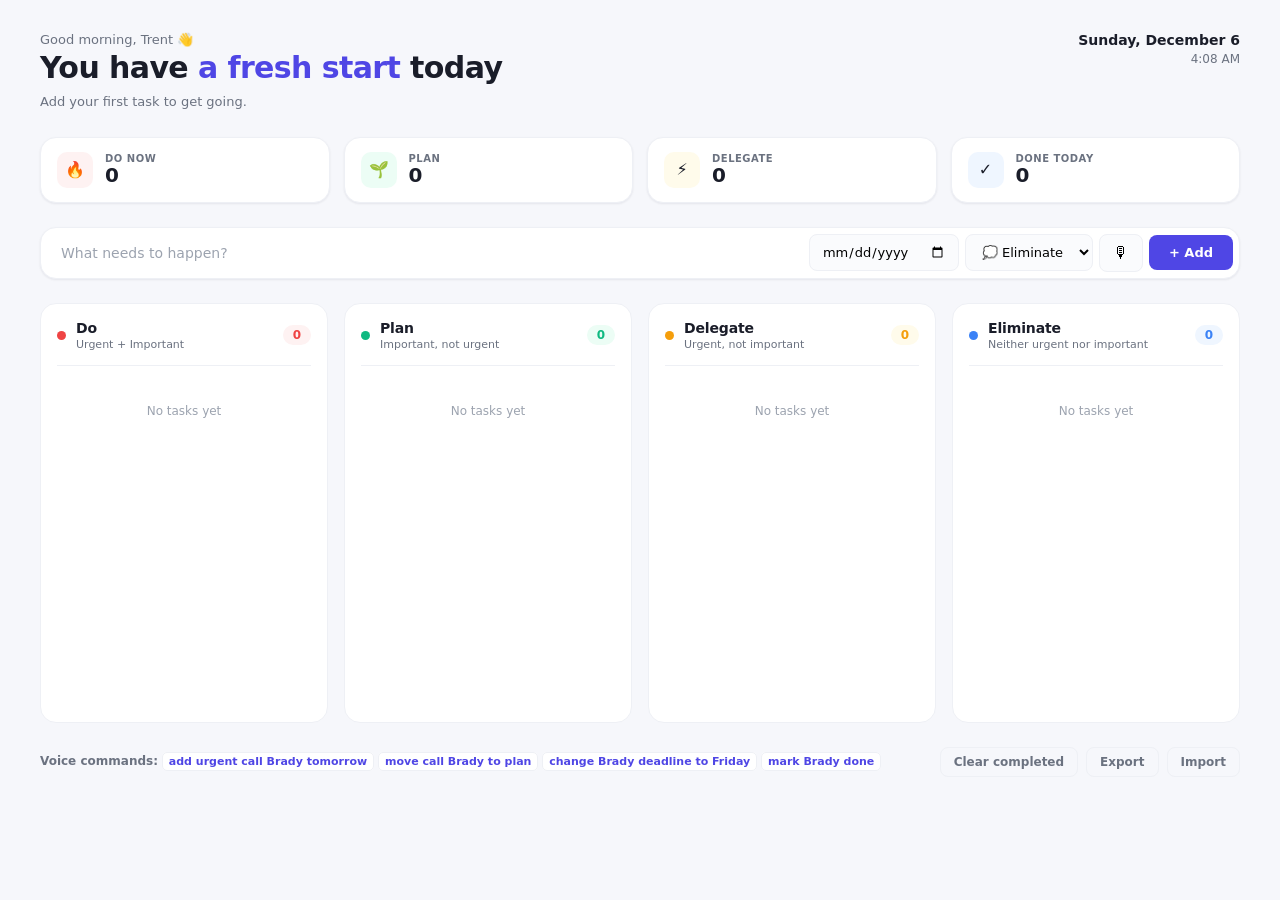
==== commit af20d36d: "Add files via upload" ====
--- a/index.html
+++ b/index.html
@@ -1,5 +1,5 @@
 <!DOCTYPE html>
-<!-- saved from url=(0049)file:///Users/tsconnely/Downloads/priority_1.html -->
+<!-- saved from url=(0046)file:///Users/tsconnely/Downloads/index_1.html -->
 <html lang="en"><head><meta http-equiv="Content-Type" content="text/html; charset=UTF-8">
 
 <meta name="viewport" content="width=device-width, initial-scale=1.0, maximum-scale=1.0">
@@ -22,19 +22,15 @@
 
     --q1-bg: #fef2f2;
     --q1-accent: #ef4444;
-    --q1-soft: #fee2e2;
 
     --q2-bg: #ecfdf5;
     --q2-accent: #10b981;
-    --q2-soft: #d1fae5;
 
     --q3-bg: #fffbeb;
     --q3-accent: #f59e0b;
-    --q3-soft: #fef3c7;
 
     --q4-bg: #eff6ff;
     --q4-accent: #3b82f6;
-    --q4-soft: #dbeafe;
 
     --shadow-sm: 0 1px 2px rgba(16, 24, 40, 0.04), 0 1px 3px rgba(16, 24, 40, 0.04);
     --shadow-md: 0 4px 6px rgba(16, 24, 40, 0.04), 0 2px 4px rgba(16, 24, 40, 0.03);
@@ -67,12 +63,11 @@
     padding: 32px 40px 120px;
   }
 
-  /* ============ HEADER ============ */
   header {
     display: flex;
     align-items: flex-start;
     justify-content: space-between;
-    margin-bottom: 32px;
+    margin-bottom: 28px;
     gap: 24px;
     flex-wrap: wrap;
   }
@@ -80,7 +75,7 @@
   .greeting {
     display: flex;
     flex-direction: column;
-    gap: 6px;
+    gap: 4px;
   }
 
   .greeting .hello {
@@ -90,19 +85,16 @@
   }
 
   .greeting h1 {
-    font-size: 32px;
+    font-size: 30px;
     font-weight: 700;
     letter-spacing: -0.02em;
-    line-height: 1.1;
-    color: var(--text);
-  }
-
-  .greeting h1 .count {
-    color: var(--accent);
-  }
+    line-height: 1.15;
+  }
+
+  .greeting h1 .count { color: var(--accent); }
 
   .greeting .subtitle {
-    font-size: 14px;
+    font-size: 13px;
     color: var(--text-dim);
     margin-top: 4px;
   }
@@ -114,130 +106,95 @@
     gap: 4px;
   }
 
-  .date-chip .date {
-    font-size: 14px;
-    font-weight: 600;
-    color: var(--text);
-  }
-
-  .date-chip .time {
-    font-size: 12px;
-    color: var(--text-dim);
-    font-weight: 500;
-  }
-
-  /* ============ STAT PILLS ============ */
+  .date-chip .date { font-size: 14px; font-weight: 600; }
+  .date-chip .time { font-size: 12px; color: var(--text-dim); font-weight: 500; }
+
   .stat-row {
     display: grid;
     grid-template-columns: repeat(4, 1fr);
     gap: 14px;
-    margin-bottom: 28px;
+    margin-bottom: 24px;
   }
 
   .stat-pill {
     background: var(--surface);
     border: 1px solid var(--border);
     border-radius: var(--radius-lg);
-    padding: 16px 18px;
+    padding: 14px 16px;
     display: flex;
     align-items: center;
-    gap: 14px;
+    gap: 12px;
     box-shadow: var(--shadow-sm);
-    transition: transform 0.15s, box-shadow 0.15s;
-  }
-
-  .stat-pill:hover {
-    transform: translateY(-1px);
-    box-shadow: var(--shadow-md);
   }
 
   .stat-icon {
-    width: 40px;
-    height: 40px;
-    border-radius: 12px;
+    width: 36px;
+    height: 36px;
+    border-radius: 10px;
     display: flex;
     align-items: center;
     justify-content: center;
-    font-size: 18px;
+    font-size: 16px;
     flex-shrink: 0;
   }
 
-  .stat-icon.q1 { background: var(--q1-bg); color: var(--q1-accent); }
-  .stat-icon.q2 { background: var(--q2-bg); color: var(--q2-accent); }
-  .stat-icon.q3 { background: var(--q3-bg); color: var(--q3-accent); }
-  .stat-icon.q4 { background: var(--q4-bg); color: var(--q4-accent); }
+  .stat-icon.q1 { background: var(--q1-bg); }
+  .stat-icon.q2 { background: var(--q2-bg); }
+  .stat-icon.q3 { background: var(--q3-bg); }
+  .stat-icon.q4 { background: var(--q4-bg); }
 
   .stat-body { flex: 1; min-width: 0; }
-
   .stat-label {
-    font-size: 11px;
+    font-size: 10px;
     color: var(--text-dim);
-    font-weight: 500;
+    font-weight: 600;
     text-transform: uppercase;
     letter-spacing: 0.05em;
   }
 
   .stat-value {
-    font-size: 22px;
+    font-size: 20px;
     font-weight: 700;
-    color: var(--text);
     letter-spacing: -0.02em;
     line-height: 1.1;
   }
 
-  /* ============ INPUT BAR ============ */
   .input-card {
     background: var(--surface);
     border: 1px solid var(--border);
     border-radius: var(--radius-lg);
     padding: 6px;
-    margin-bottom: 32px;
+    margin-bottom: 24px;
     box-shadow: var(--shadow-sm);
     display: flex;
     align-items: center;
     gap: 6px;
     flex-wrap: wrap;
-    transition: border-color 0.2s, box-shadow 0.2s;
   }
 
   .input-card:focus-within {
     border-color: var(--accent);
-    box-shadow: 0 0 0 4px var(--accent-soft);
+    box-shadow: 0 0 0 3px var(--accent-soft);
   }
 
   .input-card input[type="text"] {
     flex: 1;
-    min-width: 200px;
+    min-width: 180px;
     background: transparent;
     border: none;
-    color: var(--text);
-    padding: 12px 14px;
+    padding: 11px 14px;
     font-family: var(--font);
     font-size: 14px;
     outline: none;
   }
 
-  .input-card input[type="text"]::placeholder {
-    color: var(--text-faint);
-  }
-
-  .input-card input[type="date"] {
-    background: var(--surface-soft);
-    border: 1px solid var(--border);
-    color: var(--text);
-    padding: 10px 12px;
-    font-family: var(--font);
-    font-size: 13px;
-    font-weight: 500;
-    border-radius: var(--radius-sm);
-    outline: none;
-  }
-
+  .input-card input[type="text"]::placeholder { color: var(--text-faint); }
+
+  .input-card input[type="date"],
   .input-card select {
     background: var(--surface-soft);
     border: 1px solid var(--border);
-    color: var(--text);
-    padding: 10px 14px;
+    padding: 9px 12px;
     font-family: var(--font);
     font-size: 13px;
     font-weight: 500;
@@ -248,13 +205,12 @@
 
   .mic-btn {
     background: var(--surface-soft);
-    color: var(--text);
     border: 1px solid var(--border);
-    padding: 10px 14px;
+    padding: 9px 13px;
     font-size: 16px;
     border-radius: var(--radius-sm);
     cursor: pointer;
-    transition: all 0.15s;
+    transition: background 0.15s, border-color 0.15s;
   }
 
   .mic-btn:hover {
@@ -266,49 +222,42 @@
     background: var(--q1-accent);
     color: white;
     border-color: var(--q1-accent);
-    animation: pulse 1.2s ease-in-out infinite;
+    animation: pulse 1.4s ease-in-out infinite;
   }
 
   @keyframes pulse {
-    0%, 100% { box-shadow: 0 0 0 0 rgba(239, 68, 68, 0.4); }
-    50% { box-shadow: 0 0 0 10px rgba(239, 68, 68, 0); }
+    0%, 100% { box-shadow: 0 0 0 0 rgba(239, 68, 68, 0.35); }
+    50% { box-shadow: 0 0 0 8px rgba(239, 68, 68, 0); }
   }
 
   .add-btn {
     background: var(--accent);
     color: white;
     border: none;
-    padding: 11px 22px;
+    padding: 10px 20px;
     font-family: var(--font);
     font-size: 13px;
     font-weight: 600;
     border-radius: var(--radius-sm);
     cursor: pointer;
-    transition: filter 0.15s, transform 0.1s;
-    display: flex;
-    align-items: center;
-    gap: 6px;
   }
 
   .add-btn:hover { filter: brightness(1.1); }
-  .add-btn:active { transform: scale(0.97); }
-
-  /* ============ BOARD ============ */
+
   .board {
     display: grid;
     grid-template-columns: repeat(4, 1fr);
-    gap: 18px;
+    gap: 16px;
   }
 
   .column {
     background: var(--surface);
     border-radius: var(--radius-lg);
     border: 1px solid var(--border);
-    padding: 18px;
-    min-height: 500px;
+    padding: 16px;
+    min-height: 420px;
     display: flex;
     flex-direction: column;
-    transition: border-color 0.2s;
   }
 
   .column.drag-over {
@@ -320,20 +269,16 @@
     display: flex;
     align-items: center;
     justify-content: space-between;
-    margin-bottom: 16px;
-    padding-bottom: 16px;
+    margin-bottom: 14px;
+    padding-bottom: 14px;
     border-bottom: 1px solid var(--border);
   }
 
-  .column-title-group {
-    display: flex;
-    align-items: center;
-    gap: 10px;
-  }
+  .column-title-group { display: flex; align-items: center; gap: 10px; }
 
   .column-dot {
-    width: 10px;
-    height: 10px;
+    width: 9px;
+    height: 9px;
     border-radius: 50%;
     flex-shrink: 0;
   }
@@ -346,7 +291,6 @@
   .column-title {
     font-size: 14px;
     font-weight: 700;
-    color: var(--text);
     letter-spacing: -0.01em;
   }
 
@@ -376,32 +320,26 @@
   .task-list {
     display: flex;
     flex-direction: column;
-    gap: 10px;
+    gap: 8px;
     flex: 1;
     overflow-y: auto;
-    max-height: 600px;
+    max-height: 540px;
     padding: 2px;
     margin: -2px;
   }
 
-  .task-list::-webkit-scrollbar { width: 6px; }
+  .task-list::-webkit-scrollbar { width: 5px; }
   .task-list::-webkit-scrollbar-thumb {
     background: var(--border-hover);
     border-radius: 3px;
   }
 
-  .task-list::-webkit-scrollbar-thumb:hover {
-    background: var(--text-faint);
-  }
-
-  /* ============ TASK CARD ============ */
   .task {
     background: var(--surface);
     border: 1px solid var(--border);
     border-radius: var(--radius-md);
-    padding: 14px;
+    padding: 12px 14px;
     cursor: grab;
-    transition: all 0.15s;
     box-shadow: var(--shadow-sm);
     position: relative;
     overflow: hidden;
@@ -414,7 +352,6 @@
     top: 0;
     bottom: 0;
     width: 3px;
-    transition: width 0.15s;
   }
 
   .column.q1 .task::before { background: var(--q1-accent); }
@@ -424,17 +361,17 @@
 
   .task:hover {
     border-color: var(--border-hover);
-    box-shadow: var(--shadow-md);
-    transform: translateY(-1px);
-  }
-
-  .task.dragging {
-    opacity: 0.4;
-    cursor: grabbing;
-    transform: rotate(2deg);
-  }
-
-  .task.done { opacity: 0.55; }
+  }
+
+  .task.dragging { opacity: 0.4; cursor: grabbing; }
+  .task.just-updated { animation: flash 0.6s ease-out; }
+
+  @keyframes flash {
+    0% { background: var(--accent-soft); }
+    100% { background: var(--surface); }
+  }
+
+  .task.done { opacity: 0.5; }
   .task.done .task-title {
     text-decoration: line-through;
     color: var(--text-dim);
@@ -444,7 +381,6 @@
     display: flex;
     align-items: flex-start;
     gap: 10px;
-    margin-bottom: 6px;
   }
 
   .task-check {
@@ -460,7 +396,6 @@
     justify-content: center;
     font-size: 11px;
     color: transparent;
-    transition: all 0.15s;
     background: var(--surface);
   }
 
@@ -480,9 +415,8 @@
   .task-body { flex: 1; min-width: 0; }
 
   .task-title {
-    font-size: 14px;
+    font-size: 13px;
     font-weight: 600;
-    color: var(--text);
     line-height: 1.35;
     word-wrap: break-word;
     cursor: pointer;
@@ -502,20 +436,17 @@
     align-items: center;
     justify-content: center;
     opacity: 0;
-    transition: all 0.15s;
     flex-shrink: 0;
     line-height: 1;
+    transition: opacity 0.1s;
   }
 
   .task:hover .task-delete { opacity: 1; }
-  .task-delete:hover {
-    background: var(--q1-bg);
-    color: var(--q1-accent);
-  }
+  .task-delete:hover { background: var(--q1-bg); color: var(--q1-accent); }
 
   .task-meta {
     display: flex;
-    gap: 8px;
+    gap: 6px;
     margin-top: 10px;
     flex-wrap: wrap;
     align-items: center;
@@ -525,49 +456,27 @@
     display: inline-flex;
     align-items: center;
     gap: 4px;
-    font-size: 11px;
+    font-size: 10px;
     font-weight: 600;
-    padding: 3px 8px;
+    padding: 2px 7px;
     border-radius: 100px;
     background: var(--bg);
     color: var(--text-dim);
   }
 
-  .task-tag.overdue {
-    background: var(--q1-bg);
-    color: var(--q1-accent);
-  }
-
-  .task-tag.soon {
-    background: var(--q3-bg);
-    color: var(--q3-accent);
-  }
-
-  .task-tag.notes {
-    background: var(--accent-soft);
-    color: var(--accent);
-  }
+  .task-tag.overdue { background: var(--q1-bg); color: var(--q1-accent); }
+  .task-tag.soon { background: var(--q3-bg); color: var(--q3-accent); }
+  .task-tag.notes { background: var(--accent-soft); color: var(--accent); }
 
   .empty {
-    font-size: 13px;
+    font-size: 12px;
     color: var(--text-faint);
     text-align: center;
-    padding: 28px 16px;
+    padding: 24px 12px;
     font-weight: 500;
   }
 
-  .empty::before {
-    content: '';
-    display: block;
-    width: 36px;
-    height: 36px;
-    margin: 0 auto 10px;
-    background: var(--bg);
-    border-radius: 50%;
-    opacity: 0.6;
-  }
-
-  /* ============ VOICE FEEDBACK ============ */
+  /* Voice feedback */
   .voice-feedback {
     position: fixed;
     bottom: 20px;
@@ -576,16 +485,16 @@
     background: var(--surface);
     border: 1px solid var(--border);
     border-radius: var(--radius-lg);
-    padding: 14px 20px;
+    padding: 14px 18px;
     display: flex;
     align-items: center;
     gap: 14px;
     z-index: 50;
     box-shadow: var(--shadow-lg);
-    max-width: 90vw;
-    min-width: 340px;
+    max-width: 94vw;
+    width: 520px;
     opacity: 0;
-    transition: all 0.3s;
+    transition: transform 0.25s, opacity 0.25s;
   }
 
   .voice-feedback.active {
@@ -609,41 +518,40 @@
 
   .voice-text { flex: 1; min-width: 0; }
 
-  .voice-text .label {
-    font-size: 11px;
+  .voice-label {
+    font-size: 10px;
     color: var(--text-dim);
-    font-weight: 600;
+    font-weight: 700;
     text-transform: uppercase;
-    letter-spacing: 0.05em;
+    letter-spacing: 0.08em;
     margin-bottom: 2px;
   }
 
   .voice-transcript {
-    font-size: 14px;
-    color: var(--text);
+    font-size: 13px;
     font-weight: 500;
     word-wrap: break-word;
-  }
+    line-height: 1.3;
+  }
+
+  .voice-transcript.interim { color: var(--text-dim); font-style: italic; }
 
   .voice-close {
-    background: var(--bg);
-    border: 1px solid var(--border);
-    color: var(--text-dim);
-    padding: 7px 14px;
+    background: var(--q1-accent);
+    border: none;
+    color: white;
+    padding: 8px 16px;
     font-family: var(--font);
     font-size: 12px;
     font-weight: 600;
     cursor: pointer;
     border-radius: var(--radius-sm);
-  }
-
-  .voice-close:hover {
-    background: var(--q1-bg);
-    color: var(--q1-accent);
-    border-color: var(--q1-bg);
-  }
-
-  /* ============ TOAST ============ */
+    flex-shrink: 0;
+  }
+
+  .voice-close:hover { filter: brightness(1.1); }
+
+  /* Toast */
   .toast {
     position: fixed;
     top: 24px;
@@ -651,13 +559,13 @@
     transform: translateX(-50%) translateY(-40px);
     background: var(--text);
     color: white;
-    padding: 12px 20px;
+    padding: 11px 18px;
     font-size: 13px;
     font-weight: 600;
     border-radius: 100px;
     z-index: 300;
     opacity: 0;
-    transition: all 0.3s;
+    transition: opacity 0.2s, transform 0.2s;
     box-shadow: var(--shadow-lg);
     max-width: 90vw;
   }
@@ -670,7 +578,7 @@
   .toast.success { background: var(--q2-accent); }
   .toast.error { background: var(--q1-accent); }
 
-  /* ============ MODAL ============ */
+  /* Modal */
   .modal-overlay {
     position: fixed;
     inset: 0;
@@ -696,17 +604,13 @@
   }
 
   .modal-head {
-    padding: 22px 26px 18px;
+    padding: 22px 26px 16px;
     display: flex;
     justify-content: space-between;
     align-items: center;
   }
 
-  .modal-head h2 {
-    font-size: 20px;
-    font-weight: 700;
-    letter-spacing: -0.02em;
-  }
+  .modal-head h2 { font-size: 20px; font-weight: 700; letter-spacing: -0.02em; }
 
   .modal-close {
     background: var(--bg);
@@ -721,13 +625,9 @@
     display: flex;
     align-items: center;
     justify-content: center;
-    transition: all 0.15s;
-  }
-
-  .modal-close:hover {
-    background: var(--q1-bg);
-    color: var(--q1-accent);
-  }
+  }
+
+  .modal-close:hover { background: var(--q1-bg); color: var(--q1-accent); }
 
   .modal-body { padding: 4px 26px 20px; }
 
@@ -735,10 +635,12 @@
 
   .field label {
     display: block;
-    font-size: 12px;
+    font-size: 11px;
     color: var(--text-dim);
     font-weight: 600;
     margin-bottom: 8px;
+    text-transform: uppercase;
+    letter-spacing: 0.03em;
   }
 
   .field input[type="text"],
@@ -749,13 +651,12 @@
     background: var(--surface-soft);
     border: 1px solid var(--border);
     color: var(--text);
-    padding: 11px 13px;
+    padding: 10px 12px;
     font-family: var(--font);
-    font-size: 14px;
+    font-size: 13px;
     font-weight: 500;
     border-radius: var(--radius-sm);
     outline: none;
-    transition: all 0.15s;
   }
 
   .field input:focus,
@@ -786,7 +687,7 @@
     gap: 10px;
     background: var(--surface-soft);
     border: 1px solid var(--border);
-    padding: 9px 12px;
+    padding: 8px 12px;
     border-radius: var(--radius-sm);
   }
 
@@ -812,11 +713,7 @@
   }
 
   .subtask-text { flex: 1; font-size: 13px; font-weight: 500; }
-
-  .subtask.done .subtask-text {
-    text-decoration: line-through;
-    color: var(--text-dim);
-  }
+  .subtask.done .subtask-text { text-decoration: line-through; color: var(--text-dim); }
 
   .subtask-remove {
     background: none;
@@ -827,22 +724,18 @@
     width: 22px;
     height: 22px;
     border-radius: 6px;
-    display: flex;
-    align-items: center;
-    justify-content: center;
   }
 
   .subtask-remove:hover { background: var(--q1-bg); color: var(--q1-accent); }
 
   .add-subtask { display: flex; gap: 8px; }
-
   .add-subtask input { flex: 1; }
 
   .add-subtask button {
     background: var(--accent-soft);
-    border: 1px solid transparent;
+    border: none;
     color: var(--accent);
-    padding: 10px 16px;
+    padding: 9px 16px;
     font-family: var(--font);
     font-size: 12px;
     font-weight: 600;
@@ -850,13 +743,8 @@
     border-radius: var(--radius-sm);
   }
 
-  .add-subtask button:hover {
-    background: var(--accent);
-    color: white;
-  }
-
   .modal-foot {
-    padding: 18px 26px 22px;
+    padding: 16px 26px 22px;
     border-top: 1px solid var(--border);
     display: flex;
     justify-content: space-between;
@@ -874,13 +762,9 @@
     border: 1px solid var(--border);
     background: var(--surface);
     color: var(--text);
-    transition: all 0.15s;
-  }
-
-  .btn:hover {
-    background: var(--bg);
-    border-color: var(--border-hover);
-  }
+  }
+
+  .btn:hover { background: var(--bg); border-color: var(--border-hover); }
 
   .btn-primary {
     background: var(--accent);
@@ -888,23 +772,11 @@
     color: white;
   }
 
-  .btn-primary:hover {
-    filter: brightness(1.1);
-    background: var(--accent);
-    border-color: var(--accent);
-  }
-
-  .btn-danger {
-    color: var(--q1-accent);
-    border-color: var(--border);
-  }
-
-  .btn-danger:hover {
-    background: var(--q1-bg);
-    border-color: var(--q1-accent);
-  }
-
-  /* ============ TOOLBAR ============ */
+  .btn-primary:hover { filter: brightness(1.1); background: var(--accent); }
+
+  .btn-danger { color: var(--q1-accent); }
+  .btn-danger:hover { background: var(--q1-bg); border-color: var(--q1-accent); }
+
   .toolbar {
     display: flex;
     gap: 16px;
@@ -918,6 +790,7 @@
     font-size: 12px;
     color: var(--text-dim);
     font-weight: 500;
+    line-height: 1.6;
   }
 
   .voice-help code {
@@ -931,61 +804,41 @@
     font-weight: 600;
   }
 
-  .toolbar-actions {
-    display: flex;
-    gap: 8px;
-    flex-wrap: wrap;
-  }
+  .toolbar-actions { display: flex; gap: 8px; flex-wrap: wrap; }
 
   .toolbar-actions button {
     background: transparent;
     border: 1px solid var(--border);
     color: var(--text-dim);
     cursor: pointer;
-    padding: 8px 14px;
+    padding: 7px 13px;
     font-family: var(--font);
     font-size: 12px;
     font-weight: 600;
     border-radius: var(--radius-sm);
-    transition: all 0.15s;
   }
 
   .toolbar-actions button:hover {
     color: var(--text);
     background: var(--surface);
-    border-color: var(--border-hover);
-  }
-
-  /* ============ RESPONSIVE ============ */
+  }
+
   @media (max-width: 1100px) {
-    .board {
-      grid-template-columns: repeat(2, 1fr);
-    }
-    .stat-row {
-      grid-template-columns: repeat(2, 1fr);
-    }
+    .board { grid-template-columns: repeat(2, 1fr); }
+    .stat-row { grid-template-columns: repeat(2, 1fr); }
   }
 
   @media (max-width: 720px) {
     .app { padding: 20px 16px 120px; }
-    .greeting h1 { font-size: 26px; }
-    .board {
-      grid-template-columns: 1fr;
-    }
-    .input-card {
-      flex-direction: column;
-      align-items: stretch;
-    }
+    .greeting h1 { font-size: 24px; }
+    .board { grid-template-columns: 1fr; }
+    .input-card { flex-direction: column; align-items: stretch; }
     .input-card input[type="text"],
     .input-card input[type="date"],
     .input-card select,
-    .add-btn,
-    .mic-btn {
-      width: 100%;
-      justify-content: center;
-    }
-    .column { min-height: 200px; }
-    .column .task-list { max-height: 400px; }
+    .add-btn, .mic-btn { width: 100%; justify-content: center; }
+    .column { min-height: 180px; }
+    .column .task-list { max-height: 360px; }
     header { flex-direction: column; align-items: flex-start; }
     .date-chip { align-items: flex-start; }
   }
@@ -995,13 +848,13 @@
 <div class="app">
   <header>
     <div class="greeting">
-      <div class="hello">Good <span id="time-of-day">afternoon</span>, Trent 👋</div>
+      <div class="hello">Good <span id="time-of-day">evening</span>, Trent 👋</div>
       <h1>You have <span class="count" id="count-hero">a fresh start</span> today</h1>
       <div class="subtitle" id="subtitle">Add your first task to get going.</div>
     </div>
     <div class="date-chip">
       <div class="date" id="current-date">Tuesday, April 21</div>
-      <div class="time" id="current-time">3:37 PM</div>
+      <div class="time" id="current-time">5:26 PM</div>
     </div>
   </header>
 
@@ -1028,16 +881,16 @@
       </div>
     </div>
     <div class="stat-pill">
-      <div class="stat-icon q4">💭</div>
+      <div class="stat-icon q4">✓</div>
       <div class="stat-body">
-        <div class="stat-label">Completed today</div>
+        <div class="stat-label">Done today</div>
         <div class="stat-value" id="stat-done">0</div>
       </div>
     </div>
   </div>
 
   <div class="input-card">
-    <input type="text" id="quick-input" placeholder="What needs to happen today?">
+    <input type="text" id="quick-input" placeholder="What needs to happen?">
     <input type="date" id="quick-deadline" title="Deadline">
     <select id="quick-quadrant" title="Priority quadrant">
       <option value="1">🔥 Do</option>
@@ -1046,7 +899,7 @@
       <option value="4" selected="">💭 Eliminate</option>
     </select>
     <button id="mic-toggle" class="mic-btn" title="Voice input">🎙</button>
-    <button id="quick-add" class="add-btn">+ Add task</button>
+    <button id="quick-add" class="add-btn">+ Add</button>
   </div>
 
   <div class="board">
@@ -1109,7 +962,11 @@
 
   <div class="toolbar">
     <div class="voice-help">
-      Try voice: <code>add urgent call Brady tomorrow</code> or <code>mark call Brady done</code>
+      <strong>Voice commands:</strong>
+      <code>add urgent call Brady tomorrow</code>
+      <code>move call Brady to plan</code>
+      <code>change Brady deadline to Friday</code>
+      <code>mark Brady done</code>
     </div>
     <div class="toolbar-actions">
       <button id="clear-done">Clear completed</button>
@@ -1120,20 +977,17 @@
   </div>
 </div>
 
-<!-- Voice feedback -->
 <div class="voice-feedback" id="voice-feedback">
   <div class="voice-indicator"></div>
   <div class="voice-text">
-    <div class="label">Listening...</div>
-    <div class="voice-transcript" id="voice-transcript">Say something</div>
+    <div class="voice-label" id="voice-label">Listening</div>
+    <div class="voice-transcript" id="voice-transcript">Speak freely. Tap Stop when done.</div>
   </div>
   <button class="voice-close" id="voice-stop">Stop</button>
 </div>
 
-<!-- Toast -->
 <div class="toast" id="toast"></div>
 
-<!-- Modal -->
 <div class="modal-overlay" id="modal-overlay">
   <div class="modal">
     <div class="modal-head">
@@ -1182,646 +1036,874 @@
 </div>
 
 <script>
-  // ============ STATE ============
-  const STORAGE_KEY = 'priority_tasks_v1';
-  let tasks = [];
-  let editingId = null;
-
-  // ============ PERSISTENCE ============
-  function loadTasks() {
-    try {
-      const raw = localStorage.getItem(STORAGE_KEY);
-      tasks = raw ? JSON.parse(raw) : [];
-    } catch (e) { tasks = []; }
-  }
-
-  function saveTasks() {
+/* ================================================================
+   PRIORITY — single-file task board with voice control
+   Performance notes:
+   - Incremental DOM updates. Full re-render only on initial load,
+     drag/drop, import, or delete-many. Everything else updates
+     just the affected task/column.
+   - Event delegation: one click listener per column list.
+   - Debounced localStorage writes (200ms) to avoid blocking on
+     rapid updates.
+   ================================================================ */
+
+const STORAGE_KEY = 'priority_tasks_v1';
+const tasks = [];
+const taskIndex = new Map();  // id -> task (O(1) lookup)
+let editingId = null;
+
+/* ---------- persistence ---------- */
+let saveTimer = null;
+function saveTasks() {
+  clearTimeout(saveTimer);
+  saveTimer = setTimeout(() => {
     try { localStorage.setItem(STORAGE_KEY, JSON.stringify(tasks)); }
-    catch (e) { toast('Storage error: ' + e.message, 'error'); }
-  }
-
-  function uid() {
-    return Date.now().toString(36) + Math.random().toString(36).slice(2, 8);
-  }
-
-  // ============ HELPERS ============
-  function todayISO() {
-    const d = new Date();
-    const y = d.getFullYear(), m = String(d.getMonth() + 1).padStart(2, '0'), day = String(d.getDate()).padStart(2, '0');
-    return `${y}-${m}-${day}`;
-  }
-
-  function formatDeadline(iso) {
-    if (!iso) return null;
-    const today = new Date(todayISO());
-    const target = new Date(iso);
-    const diff = Math.round((target - today) / 86400000);
-    if (diff < 0) return { text: `${Math.abs(diff)}d overdue`, cls: 'overdue' };
-    if (diff === 0) return { text: 'Today', cls: 'soon' };
-    if (diff === 1) return { text: 'Tomorrow', cls: 'soon' };
-    if (diff <= 3) return { text: `In ${diff} days`, cls: 'soon' };
-    const opts = { month: 'short', day: 'numeric' };
-    return { text: target.toLocaleDateString('en-US', opts), cls: '' };
-  }
-
-  function escapeHtml(s) {
-    return String(s).replace(/[&<>"']/g, c => ({
-      '&': '&amp;', '<': '&lt;', '>': '&gt;', '"': '&quot;', "'": '&#39;'
-    }[c]));
-  }
-
-  // ============ RENDER ============
-  function render() {
-    for (let q = 1; q <= 4; q++) {
-      const list = document.getElementById(`list-${q}`);
-      const quadTasks = tasks.filter(t => t.quadrant === q);
-      document.getElementById(`count-${q}`).textContent = quadTasks.length;
-
-      if (quadTasks.length === 0) {
-        list.innerHTML = '<div class="empty">No tasks yet</div>';
-        continue;
-      }
-
-      quadTasks.sort((a, b) => {
-        if (a.done !== b.done) return a.done ? 1 : -1;
-        if (a.deadline && b.deadline) return a.deadline.localeCompare(b.deadline);
-        if (a.deadline) return -1;
-        if (b.deadline) return 1;
-        return b.created - a.created;
-      });
-
-      list.innerHTML = quadTasks.map(t => {
-        const dl = formatDeadline(t.deadline);
-        const subCount = t.subtasks ? t.subtasks.length : 0;
-        const subDone = t.subtasks ? t.subtasks.filter(s => s.done).length : 0;
-        return `
-          <div class="task ${t.done ? 'done' : ''}" draggable="true" data-id="${t.id}">
-            <div class="task-top-row">
-              <div class="task-check" data-action="toggle" data-id="${t.id}">✓</div>
-              <div class="task-body">
-                <div class="task-title" data-action="edit" data-id="${t.id}">${escapeHtml(t.title)}</div>
-              </div>
-              <button class="task-delete" data-action="delete" data-id="${t.id}" title="Delete">×</button>
-            </div>
-            ${(dl || subCount > 0 || t.notes) ? `
-              <div class="task-meta">
-                ${dl ? `<span class="task-tag ${dl.cls}">⏱ ${dl.text}</span>` : ''}
-                ${subCount > 0 ? `<span class="task-tag">☰ ${subDone}/${subCount}</span>` : ''}
-                ${t.notes ? `<span class="task-tag notes">📝 Note</span>` : ''}
-              </div>
-            ` : ''}
-          </div>
-        `;
-      }).join('');
+    catch (e) { toast('Storage error', 'error'); }
+  }, 200);
+}
+
+function loadTasks() {
+  try {
+    const raw = localStorage.getItem(STORAGE_KEY);
+    const arr = raw ? JSON.parse(raw) : [];
+    tasks.length = 0;
+    taskIndex.clear();
+    for (const t of arr) {
+      tasks.push(t);
+      taskIndex.set(t.id, t);
     }
+  } catch (e) { /* start fresh */ }
+}
+
+function uid() {
+  return Date.now().toString(36) + Math.random().toString(36).slice(2, 8);
+}
+
+/* ---------- helpers ---------- */
+function todayISO() {
+  const d = new Date();
+  return `${d.getFullYear()}-${String(d.getMonth() + 1).padStart(2, '0')}-${String(d.getDate()).padStart(2, '0')}`;
+}
+
+function formatDeadline(iso) {
+  if (!iso) return null;
+  const today = new Date(todayISO());
+  const target = new Date(iso);
+  const diff = Math.round((target - today) / 86400000);
+  if (diff < 0) return { text: `${Math.abs(diff)}d overdue`, cls: 'overdue' };
+  if (diff === 0) return { text: 'Today', cls: 'soon' };
+  if (diff === 1) return { text: 'Tomorrow', cls: 'soon' };
+  if (diff <= 3) return { text: `In ${diff} days`, cls: 'soon' };
+  return { text: target.toLocaleDateString('en-US', { month: 'short', day: 'numeric' }), cls: '' };
+}
+
+const escapeMap = { '&': '&amp;', '<': '&lt;', '>': '&gt;', '"': '&quot;', "'": '&#39;' };
+function escapeHtml(s) {
+  return String(s).replace(/[&<>"']/g, c => escapeMap[c]);
+}
+
+/* ---------- render (incremental) ---------- */
+function taskHTML(t) {
+  const dl = formatDeadline(t.deadline);
+  const subCount = t.subtasks ? t.subtasks.length : 0;
+  const subDone = t.subtasks ? t.subtasks.filter(s => s.done).length : 0;
+  const tags = [];
+  if (dl) tags.push(`<span class="task-tag ${dl.cls}">⏱ ${dl.text}</span>`);
+  if (subCount > 0) tags.push(`<span class="task-tag">☰ ${subDone}/${subCount}</span>`);
+  if (t.notes) tags.push(`<span class="task-tag notes">📝</span>`);
+  return `
+    <div class="task${t.done ? ' done' : ''}" draggable="true" data-id="${t.id}">
+      <div class="task-top-row">
+        <div class="task-check" data-action="toggle" data-id="${t.id}">✓</div>
+        <div class="task-body">
+          <div class="task-title" data-action="edit" data-id="${t.id}">${escapeHtml(t.title)}</div>
+        </div>
+        <button class="task-delete" data-action="delete" data-id="${t.id}" title="Delete">×</button>
+      </div>
+      ${tags.length ? `<div class="task-meta">${tags.join('')}</div>` : ''}
+    </div>
+  `;
+}
+
+function sortTasks(arr) {
+  return arr.sort((a, b) => {
+    if (a.done !== b.done) return a.done ? 1 : -1;
+    if (a.deadline && b.deadline) return a.deadline.localeCompare(b.deadline);
+    if (a.deadline) return -1;
+    if (b.deadline) return 1;
+    return b.created - a.created;
+  });
+}
+
+function renderColumn(q) {
+  const list = document.getElementById(`list-${q}`);
+  const quadTasks = sortTasks(tasks.filter(t => t.quadrant === q));
+  document.getElementById(`count-${q}`).textContent = quadTasks.length;
+  if (quadTasks.length === 0) {
+    list.innerHTML = '<div class="empty">No tasks yet</div>';
+  } else {
+    list.innerHTML = quadTasks.map(taskHTML).join('');
+  }
+}
+
+function renderAll() {
+  for (let q = 1; q <= 4; q++) renderColumn(q);
+  updateStats();
+}
+
+function updateStats() {
+  const today = todayISO();
+  let openQ1 = 0, openQ2 = 0, openQ3 = 0, doneToday = 0, totalOpen = 0;
+  for (const t of tasks) {
+    if (!t.done) {
+      totalOpen++;
+      if (t.quadrant === 1) openQ1++;
+      else if (t.quadrant === 2) openQ2++;
+      else if (t.quadrant === 3) openQ3++;
+    } else if (t.doneAt && t.doneAt.slice(0, 10) === today) {
+      doneToday++;
+    }
+  }
+  document.getElementById('stat-q1').textContent = openQ1;
+  document.getElementById('stat-q2').textContent = openQ2;
+  document.getElementById('stat-q3').textContent = openQ3;
+  document.getElementById('stat-done').textContent = doneToday;
+
+  const heroEl = document.getElementById('count-hero');
+  const subtitleEl = document.getElementById('subtitle');
+  if (totalOpen === 0 && doneToday > 0) {
+    heroEl.textContent = 'a clean slate';
+    subtitleEl.textContent = `You've completed ${doneToday} task${doneToday === 1 ? '' : 's'} today.`;
+  } else if (totalOpen === 0) {
+    heroEl.textContent = 'a fresh start';
+    subtitleEl.textContent = 'Add your first task to get going.';
+  } else {
+    heroEl.textContent = `${totalOpen} task${totalOpen === 1 ? '' : 's'}`;
+    if (openQ1 > 0) subtitleEl.textContent = `${openQ1} urgent item${openQ1 === 1 ? '' : 's'} to tackle.`;
+    else if (openQ2 > 0) subtitleEl.textContent = 'No fires. Focus on what matters.';
+    else subtitleEl.textContent = "Let's make it count.";
+  }
+}
+
+/* ---------- incremental DOM ops ---------- */
+function taskEl(id) {
+  return document.querySelector(`.task[data-id="${id}"]`);
+}
+
+function updateTaskDom(id) {
+  const t = taskIndex.get(id);
+  if (!t) return;
+  // Column change = re-render both columns
+  const existing = taskEl(id);
+  if (existing) {
+    const currentCol = parseInt(existing.closest('.column').dataset.quadrant);
+    if (currentCol !== t.quadrant) {
+      renderColumn(currentCol);
+      renderColumn(t.quadrant);
+      updateStats();
+      flashTask(id);
+      return;
+    }
+    // Same column — replace node with re-sort
+    renderColumn(t.quadrant);
     updateStats();
-  }
-
-  function updateStats() {
-    const today = todayISO();
-    const openQ1 = tasks.filter(t => !t.done && t.quadrant === 1).length;
-    const openQ2 = tasks.filter(t => !t.done && t.quadrant === 2).length;
-    const openQ3 = tasks.filter(t => !t.done && t.quadrant === 3).length;
-    const doneToday = tasks.filter(t => t.done && t.doneAt && t.doneAt.slice(0, 10) === today).length;
-    const totalOpen = tasks.filter(t => !t.done).length;
-
-    document.getElementById('stat-q1').textContent = openQ1;
-    document.getElementById('stat-q2').textContent = openQ2;
-    document.getElementById('stat-q3').textContent = openQ3;
-    document.getElementById('stat-done').textContent = doneToday;
-
-    const heroEl = document.getElementById('count-hero');
-    const subtitleEl = document.getElementById('subtitle');
-
-    if (totalOpen === 0 && doneToday > 0) {
-      heroEl.textContent = 'a clean slate';
-      subtitleEl.textContent = `You've completed ${doneToday} task${doneToday === 1 ? '' : 's'} today. Nice work.`;
-    } else if (totalOpen === 0) {
-      heroEl.textContent = 'a fresh start';
-      subtitleEl.textContent = 'Add your first task to get going.';
-    } else {
-      heroEl.textContent = `${totalOpen} task${totalOpen === 1 ? '' : 's'}`;
-      if (openQ1 > 0) subtitleEl.textContent = `${openQ1} item${openQ1 === 1 ? '' : 's'} need your attention now.`;
-      else if (openQ2 > 0) subtitleEl.textContent = 'Focus on what matters. No fires today.';
-      else subtitleEl.textContent = "Let's make it count.";
-    }
-  }
-
-  // ============ CRUD ============
-  function addTask({ title, quadrant, deadline, notes }) {
-    if (!title || !title.trim()) return null;
-    const t = {
-      id: uid(),
-      title: title.trim(),
-      quadrant: quadrant || 4,
-      deadline: deadline || null,
-      notes: notes || '',
-      subtasks: [],
-      done: false,
-      created: Date.now(),
-      doneAt: null
-    };
-    tasks.push(t);
-    saveTasks();
-    render();
-    return t;
-  }
-
-  function toggleTask(id) {
-    const t = tasks.find(x => x.id === id);
-    if (!t) return;
-    t.done = !t.done;
-    t.doneAt = t.done ? new Date().toISOString() : null;
-    saveTasks();
-    render();
-  }
-
-  function deleteTask(id) {
-    tasks = tasks.filter(t => t.id !== id);
-    saveTasks();
-    render();
-  }
-
-  function updateTask(id, updates) {
-    const t = tasks.find(x => x.id === id);
-    if (!t) return;
-    Object.assign(t, updates);
-    saveTasks();
-    render();
-  }
-
-  // ============ QUICK ADD ============
-  document.getElementById('quick-add').addEventListener('click', quickAdd);
-  document.getElementById('quick-input').addEventListener('keydown', e => {
-    if (e.key === 'Enter') quickAdd();
-  });
-
-  function quickAdd() {
-    const input = document.getElementById('quick-input');
-    const deadline = document.getElementById('quick-deadline').value;
-    const quadrant = parseInt(document.getElementById('quick-quadrant').value);
-    const title = input.value.trim();
-    if (!title) return;
-    addTask({ title, quadrant, deadline });
-    input.value = '';
-    document.getElementById('quick-deadline').value = '';
-    input.focus();
-  }
-
-  // ============ TASK INTERACTIONS ============
-  document.querySelectorAll('.task-list').forEach(list => {
-    list.addEventListener('click', e => {
-      const action = e.target.dataset.action;
-      const id = e.target.dataset.id;
-      if (!action || !id) return;
-      if (action === 'toggle') toggleTask(id);
-      else if (action === 'delete') deleteTask(id);
-      else if (action === 'edit') openEditor(id);
-    });
-  });
-
-  // ============ DRAG AND DROP ============
-  let draggedId = null;
-
-  document.addEventListener('dragstart', e => {
-    if (e.target.classList && e.target.classList.contains('task')) {
-      draggedId = e.target.dataset.id;
-      e.target.classList.add('dragging');
+    flashTask(id);
+  } else {
+    renderColumn(t.quadrant);
+    updateStats();
+    flashTask(id);
+  }
+}
+
+function flashTask(id) {
+  requestAnimationFrame(() => {
+    const el = taskEl(id);
+    if (el) {
+      el.classList.add('just-updated');
+      setTimeout(() => el.classList.remove('just-updated'), 700);
     }
   });
-
-  document.addEventListener('dragend', e => {
-    if (e.target.classList && e.target.classList.contains('task')) {
-      e.target.classList.remove('dragging');
+}
+
+function removeTaskDom(id) {
+  const t = taskIndex.get(id);
+  const q = t ? t.quadrant : null;
+  const el = taskEl(id);
+  if (el) el.remove();
+  if (q) {
+    const list = document.getElementById(`list-${q}`);
+    const remaining = list.querySelectorAll('.task').length;
+    document.getElementById(`count-${q}`).textContent = remaining;
+    if (remaining === 0) list.innerHTML = '<div class="empty">No tasks yet</div>';
+  }
+  updateStats();
+}
+
+/* ---------- CRUD ---------- */
+function addTask({ title, quadrant, deadline, notes }) {
+  if (!title || !title.trim()) return null;
+  const t = {
+    id: uid(),
+    title: title.trim(),
+    quadrant: quadrant || 4,
+    deadline: deadline || null,
+    notes: notes || '',
+    subtasks: [],
+    done: false,
+    created: Date.now(),
+    doneAt: null
+  };
+  tasks.push(t);
+  taskIndex.set(t.id, t);
+  saveTasks();
+  renderColumn(t.quadrant);
+  updateStats();
+  flashTask(t.id);
+  return t;
+}
+
+function toggleTask(id) {
+  const t = taskIndex.get(id);
+  if (!t) return;
+  t.done = !t.done;
+  t.doneAt = t.done ? new Date().toISOString() : null;
+  saveTasks();
+  updateTaskDom(id);
+}
+
+function deleteTask(id) {
+  const idx = tasks.findIndex(x => x.id === id);
+  if (idx === -1) return;
+  tasks.splice(idx, 1);
+  taskIndex.delete(id);
+  saveTasks();
+  removeTaskDom(id);
+}
+
+function updateTask(id, updates) {
+  const t = taskIndex.get(id);
+  if (!t) return;
+  Object.assign(t, updates);
+  saveTasks();
+  updateTaskDom(id);
+}
+
+/* ---------- quick add ---------- */
+document.getElementById('quick-add').addEventListener('click', quickAdd);
+document.getElementById('quick-input').addEventListener('keydown', e => {
+  if (e.key === 'Enter') quickAdd();
+});
+
+function quickAdd() {
+  const input = document.getElementById('quick-input');
+  const deadline = document.getElementById('quick-deadline').value;
+  const quadrant = parseInt(document.getElementById('quick-quadrant').value);
+  const title = input.value.trim();
+  if (!title) return;
+  addTask({ title, quadrant, deadline });
+  input.value = '';
+  document.getElementById('quick-deadline').value = '';
+  input.focus();
+}
+
+/* ---------- click delegation (one listener per column) ---------- */
+document.querySelectorAll('.task-list').forEach(list => {
+  list.addEventListener('click', e => {
+    const target = e.target.closest('[data-action]');
+    if (!target) return;
+    const { action, id } = target.dataset;
+    if (!id) return;
+    if (action === 'toggle') toggleTask(id);
+    else if (action === 'delete') deleteTask(id);
+    else if (action === 'edit') openEditor(id);
+  });
+});
+
+/* ---------- drag and drop ---------- */
+let draggedId = null;
+
+document.addEventListener('dragstart', e => {
+  if (e.target.classList && e.target.classList.contains('task')) {
+    draggedId = e.target.dataset.id;
+    e.target.classList.add('dragging');
+  }
+});
+
+document.addEventListener('dragend', e => {
+  if (e.target.classList && e.target.classList.contains('task')) {
+    e.target.classList.remove('dragging');
+  }
+  document.querySelectorAll('.column').forEach(q => q.classList.remove('drag-over'));
+});
+
+document.querySelectorAll('.column').forEach(q => {
+  q.addEventListener('dragover', e => {
+    e.preventDefault();
+    q.classList.add('drag-over');
+  });
+  q.addEventListener('dragleave', () => q.classList.remove('drag-over'));
+  q.addEventListener('drop', e => {
+    e.preventDefault();
+    q.classList.remove('drag-over');
+    if (!draggedId) return;
+    const newQuad = parseInt(q.dataset.quadrant);
+    updateTask(draggedId, { quadrant: newQuad });
+    draggedId = null;
+  });
+});
+
+/* ---------- editor modal ---------- */
+function openEditor(id) {
+  const t = taskIndex.get(id);
+  if (!t) return;
+  editingId = id;
+  document.getElementById('edit-title').value = t.title;
+  document.getElementById('edit-quadrant').value = t.quadrant;
+  document.getElementById('edit-deadline').value = t.deadline || '';
+  document.getElementById('edit-notes').value = t.notes || '';
+  renderSubtasks();
+  document.getElementById('modal-overlay').classList.add('active');
+  setTimeout(() => document.getElementById('edit-title').focus(), 50);
+}
+
+function renderSubtasks() {
+  const t = taskIndex.get(editingId);
+  if (!t) return;
+  const container = document.getElementById('edit-subtasks');
+  if (!t.subtasks || t.subtasks.length === 0) { container.innerHTML = ''; return; }
+  container.innerHTML = t.subtasks.map((s, i) => `
+    <div class="subtask${s.done ? ' done' : ''}">
+      <div class="subtask-check" data-action="sub-toggle" data-idx="${i}">✓</div>
+      <div class="subtask-text">${escapeHtml(s.text)}</div>
+      <button class="subtask-remove" data-action="sub-remove" data-idx="${i}">×</button>
+    </div>
+  `).join('');
+}
+
+document.getElementById('edit-subtasks').addEventListener('click', e => {
+  const target = e.target.closest('[data-action]');
+  if (!target) return;
+  const idx = parseInt(target.dataset.idx);
+  if (isNaN(idx)) return;
+  const t = taskIndex.get(editingId);
+  if (!t) return;
+  if (target.dataset.action === 'sub-toggle') t.subtasks[idx].done = !t.subtasks[idx].done;
+  else if (target.dataset.action === 'sub-remove') t.subtasks.splice(idx, 1);
+  saveTasks();
+  renderSubtasks();
+});
+
+document.getElementById('add-subtask-btn').addEventListener('click', addSubtask);
+document.getElementById('new-subtask').addEventListener('keydown', e => {
+  if (e.key === 'Enter') addSubtask();
+});
+
+function addSubtask() {
+  const input = document.getElementById('new-subtask');
+  const text = input.value.trim();
+  if (!text) return;
+  const t = taskIndex.get(editingId);
+  if (!t) return;
+  if (!t.subtasks) t.subtasks = [];
+  t.subtasks.push({ text, done: false });
+  input.value = '';
+  saveTasks();
+  renderSubtasks();
+}
+
+document.getElementById('save-edit').addEventListener('click', () => {
+  const title = document.getElementById('edit-title').value.trim();
+  if (!title) { toast('Title required', 'error'); return; }
+  updateTask(editingId, {
+    title,
+    quadrant: parseInt(document.getElementById('edit-quadrant').value),
+    deadline: document.getElementById('edit-deadline').value || null,
+    notes: document.getElementById('edit-notes').value
+  });
+  closeEditor();
+  toast('Saved', 'success');
+});
+
+document.getElementById('delete-task').addEventListener('click', () => {
+  if (confirm('Delete this task?')) { deleteTask(editingId); closeEditor(); }
+});
+
+document.getElementById('cancel-edit').addEventListener('click', closeEditor);
+document.getElementById('modal-close').addEventListener('click', closeEditor);
+document.getElementById('modal-overlay').addEventListener('click', e => {
+  if (e.target.id === 'modal-overlay') closeEditor();
+});
+
+function closeEditor() {
+  document.getElementById('modal-overlay').classList.remove('active');
+  editingId = null;
+}
+
+/* ---------- toolbar ---------- */
+document.getElementById('clear-done').addEventListener('click', () => {
+  const count = tasks.filter(t => t.done).length;
+  if (count === 0) { toast('No completed tasks'); return; }
+  if (confirm(`Remove ${count} completed task(s)?`)) {
+    for (let i = tasks.length - 1; i >= 0; i--) {
+      if (tasks[i].done) { taskIndex.delete(tasks[i].id); tasks.splice(i, 1); }
     }
-    document.querySelectorAll('.column').forEach(q => q.classList.remove('drag-over'));
-  });
-
-  document.querySelectorAll('.column').forEach(q => {
-    q.addEventListener('dragover', e => {
-      e.preventDefault();
-      q.classList.add('drag-over');
-    });
-    q.addEventListener('dragleave', () => {
-      q.classList.remove('drag-over');
-    });
-    q.addEventListener('drop', e => {
-      e.preventDefault();
-      q.classList.remove('drag-over');
-      if (!draggedId) return;
-      const newQuad = parseInt(q.dataset.quadrant);
-      updateTask(draggedId, { quadrant: newQuad });
-      draggedId = null;
-    });
-  });
-
-  // ============ EDITOR ============
-  function openEditor(id) {
-    const t = tasks.find(x => x.id === id);
-    if (!t) return;
-    editingId = id;
-    document.getElementById('edit-title').value = t.title;
-    document.getElementById('edit-quadrant').value = t.quadrant;
-    document.getElementById('edit-deadline').value = t.deadline || '';
-    document.getElementById('edit-notes').value = t.notes || '';
-    renderSubtasks();
-    document.getElementById('modal-overlay').classList.add('active');
-    setTimeout(() => document.getElementById('edit-title').focus(), 50);
-  }
-
-  function renderSubtasks() {
-    const t = tasks.find(x => x.id === editingId);
-    if (!t) return;
-    const container = document.getElementById('edit-subtasks');
-    if (!t.subtasks || t.subtasks.length === 0) {
-      container.innerHTML = '';
-      return;
+    saveTasks();
+    renderAll();
+    toast('Cleared', 'success');
+  }
+});
+
+document.getElementById('export-data').addEventListener('click', () => {
+  const blob = new Blob([JSON.stringify(tasks, null, 2)], { type: 'application/json' });
+  const url = URL.createObjectURL(blob);
+  const a = document.createElement('a');
+  a.href = url;
+  a.download = `priority-tasks-${todayISO()}.json`;
+  a.click();
+  URL.revokeObjectURL(url);
+});
+
+document.getElementById('import-data').addEventListener('click', () => {
+  document.getElementById('import-file').click();
+});
+
+document.getElementById('import-file').addEventListener('change', e => {
+  const file = e.target.files[0];
+  if (!file) return;
+  const reader = new FileReader();
+  reader.onload = ev => {
+    try {
+      const data = JSON.parse(ev.target.result);
+      if (!Array.isArray(data)) throw new Error('Invalid format');
+      if (confirm(`Import ${data.length} tasks? This replaces existing tasks.`)) {
+        tasks.length = 0;
+        taskIndex.clear();
+        for (const t of data) { tasks.push(t); taskIndex.set(t.id, t); }
+        saveTasks();
+        renderAll();
+        toast('Imported', 'success');
+      }
+    } catch (err) { toast('Import failed: ' + err.message, 'error'); }
+  };
+  reader.readAsText(file);
+});
+
+/* ---------- toast ---------- */
+let toastTimer;
+function toast(msg, type = '') {
+  const el = document.getElementById('toast');
+  el.textContent = msg;
+  el.className = 'toast show ' + type;
+  clearTimeout(toastTimer);
+  toastTimer = setTimeout(() => { el.className = 'toast ' + type; }, 2600);
+}
+
+/* ---------- clock + greeting ---------- */
+function updateClock() {
+  const d = new Date();
+  document.getElementById('current-date').textContent = d.toLocaleDateString('en-US', { weekday: 'long', month: 'long', day: 'numeric' });
+  document.getElementById('current-time').textContent = d.toLocaleTimeString('en-US', { hour: 'numeric', minute: '2-digit' });
+  const h = d.getHours();
+  document.getElementById('time-of-day').textContent = h < 12 ? 'morning' : h < 17 ? 'afternoon' : 'evening';
+}
+
+/* ================================================================
+   VOICE MODE — stays open until user taps Stop
+   ================================================================ */
+
+const SpeechRecognition = window.SpeechRecognition || window.webkitSpeechRecognition;
+let recognition = null;
+let isListening = false;
+let keepAlive = false;        // user wants to stay listening
+let commandBuffer = '';       // accumulated final text between processing
+let commandTimer = null;      // debounce processing
+
+if (SpeechRecognition) {
+  recognition = new SpeechRecognition();
+  recognition.continuous = true;      // don't auto-stop on silence
+  recognition.interimResults = true;
+  recognition.lang = 'en-US';
+
+  recognition.onresult = e => {
+    let interim = '';
+    let newFinal = '';
+    for (let i = e.resultIndex; i < e.results.length; i++) {
+      const transcript = e.results[i][0].transcript;
+      if (e.results[i].isFinal) newFinal += transcript + ' ';
+      else interim += transcript;
     }
-    container.innerHTML = t.subtasks.map((s, i) => `
-      <div class="subtask ${s.done ? 'done' : ''}">
-        <div class="subtask-check" data-action="sub-toggle" data-idx="${i}">✓</div>
-        <div class="subtask-text">${escapeHtml(s.text)}</div>
-        <button class="subtask-remove" data-action="sub-remove" data-idx="${i}">×</button>
-      </div>
-    `).join('');
-  }
-
-  document.getElementById('edit-subtasks').addEventListener('click', e => {
-    const action = e.target.dataset.action;
-    const idx = parseInt(e.target.dataset.idx);
-    if (isNaN(idx)) return;
-    const t = tasks.find(x => x.id === editingId);
-    if (!t) return;
-    if (action === 'sub-toggle') t.subtasks[idx].done = !t.subtasks[idx].done;
-    else if (action === 'sub-remove') t.subtasks.splice(idx, 1);
-    saveTasks();
-    renderSubtasks();
-  });
-
-  document.getElementById('add-subtask-btn').addEventListener('click', addSubtask);
-  document.getElementById('new-subtask').addEventListener('keydown', e => {
-    if (e.key === 'Enter') addSubtask();
-  });
-
-  function addSubtask() {
-    const input = document.getElementById('new-subtask');
-    const text = input.value.trim();
-    if (!text) return;
-    const t = tasks.find(x => x.id === editingId);
-    if (!t) return;
-    if (!t.subtasks) t.subtasks = [];
-    t.subtasks.push({ text, done: false });
-    input.value = '';
-    saveTasks();
-    renderSubtasks();
-  }
-
-  document.getElementById('save-edit').addEventListener('click', () => {
-    const title = document.getElementById('edit-title').value.trim();
-    if (!title) { toast('Title required', 'error'); return; }
-    updateTask(editingId, {
-      title,
-      quadrant: parseInt(document.getElementById('edit-quadrant').value),
-      deadline: document.getElementById('edit-deadline').value || null,
-      notes: document.getElementById('edit-notes').value
-    });
-    closeEditor();
-    toast('Saved', 'success');
-  });
-
-  document.getElementById('delete-task').addEventListener('click', () => {
-    if (confirm('Delete this task?')) {
-      deleteTask(editingId);
-      closeEditor();
+    const transcriptEl = document.getElementById('voice-transcript');
+    if (newFinal) {
+      commandBuffer += newFinal;
+      transcriptEl.textContent = commandBuffer.trim();
+      transcriptEl.classList.remove('interim');
+      // debounce: process after 900ms of no new finals
+      clearTimeout(commandTimer);
+      commandTimer = setTimeout(flushCommandBuffer, 900);
+    } else if (interim) {
+      transcriptEl.textContent = (commandBuffer + interim).trim();
+      transcriptEl.classList.add('interim');
     }
-  });
-
-  document.getElementById('cancel-edit').addEventListener('click', closeEditor);
-  document.getElementById('modal-close').addEventListener('click', closeEditor);
-  document.getElementById('modal-overlay').addEventListener('click', e => {
-    if (e.target.id === 'modal-overlay') closeEditor();
-  });
-
-  function closeEditor() {
-    document.getElementById('modal-overlay').classList.remove('active');
-    editingId = null;
-  }
-
-  // ============ TOOLBAR ============
-  document.getElementById('clear-done').addEventListener('click', () => {
-    const count = tasks.filter(t => t.done).length;
-    if (count === 0) { toast('No completed tasks'); return; }
-    if (confirm(`Remove ${count} completed task(s)?`)) {
-      tasks = tasks.filter(t => !t.done);
+  };
+
+  recognition.onerror = e => {
+    if (e.error === 'not-allowed' || e.error === 'service-not-allowed') {
+      toast('Mic blocked. Enable mic in browser settings.', 'error');
+      keepAlive = false;
+      stopListening();
+    } else if (e.error === 'no-speech' || e.error === 'aborted') {
+      // silent errors — will auto-restart via onend
+    } else {
+      console.warn('Voice error:', e.error);
+    }
+  };
+
+  recognition.onend = () => {
+    isListening = false;
+    // Auto-restart if user still wants to listen
+    if (keepAlive) {
+      try {
+        recognition.start();
+        isListening = true;
+      } catch (err) {
+        // already starting; ignore
+        setTimeout(() => {
+          if (keepAlive && !isListening) {
+            try { recognition.start(); isListening = true; } catch (e) {}
+          }
+        }, 250);
+      }
+    }
+  };
+} else {
+  document.getElementById('mic-toggle').style.display = 'none';
+}
+
+document.getElementById('mic-toggle').addEventListener('click', toggleListening);
+document.getElementById('voice-stop').addEventListener('click', () => {
+  flushCommandBuffer();
+  stopListening();
+});
+
+function toggleListening() {
+  if (keepAlive) stopListening(); else startListening();
+}
+
+function startListening() {
+  if (!recognition) return;
+  keepAlive = true;
+  commandBuffer = '';
+  try {
+    recognition.start();
+    isListening = true;
+  } catch (e) {
+    // already running
+  }
+  document.getElementById('mic-toggle').classList.add('listening');
+  document.getElementById('voice-feedback').classList.add('active');
+  document.getElementById('voice-label').textContent = 'Listening';
+  document.getElementById('voice-transcript').textContent = 'Speak freely. Tap Stop when done.';
+  document.getElementById('voice-transcript').classList.remove('interim');
+}
+
+function stopListening() {
+  keepAlive = false;
+  isListening = false;
+  if (recognition) { try { recognition.stop(); } catch (e) {} }
+  clearTimeout(commandTimer);
+  document.getElementById('mic-toggle').classList.remove('listening');
+  document.getElementById('voice-feedback').classList.remove('active');
+}
+
+function flushCommandBuffer() {
+  const text = commandBuffer.trim();
+  commandBuffer = '';
+  if (!text) return;
+  processVoiceCommand(text);
+  // Reset display for next command
+  const transcriptEl = document.getElementById('voice-transcript');
+  if (keepAlive) {
+    transcriptEl.textContent = 'Listening for next command...';
+    transcriptEl.classList.add('interim');
+  }
+}
+
+/* ================================================================
+   VOICE NATURAL LANGUAGE PARSING
+   Commands supported:
+   - ADD:    "add [urgent|important] task X [by tomorrow]"
+   - DONE:   "mark X done", "complete X", "X is done"
+   - DELETE: "delete X", "remove X"
+   - MOVE:   "move X to [do|plan|delegate|eliminate|q1..q4]"
+   - PRIO:   "make X urgent", "change X to important"
+   - DATE:   "change X deadline to friday", "set X due tomorrow"
+   - NOTE:   "add note to X: [...]", "note on X is [...]"
+   - RENAME: "rename X to Y"
+   ================================================================ */
+
+const QUAD_KEYWORDS = {
+  1: ['do', 'urgent and important', 'q1', 'quadrant 1', 'first quadrant'],
+  2: ['plan', 'planning', 'important', 'strategic', 'q2', 'quadrant 2', 'second quadrant'],
+  3: ['delegate', 'delegation', 'q3', 'quadrant 3', 'third quadrant'],
+  4: ['eliminate', 'elimination', 'q4', 'quadrant 4', 'fourth quadrant']
+};
+
+function detectQuadrant(text) {
+  const lower = text.toLowerCase();
+  for (const q of [1, 2, 3, 4]) {
+    for (const kw of QUAD_KEYWORDS[q]) {
+      if (new RegExp(`\\b${kw}\\b`, 'i').test(lower)) return q;
+    }
+  }
+  if (/\b(urgent|critical|emergency|asap|crisis|right\s+now)\b/i.test(lower)) return 1;
+  return null;
+}
+
+function processVoiceCommand(rawText) {
+  const text = rawText.trim().replace(/\s+/g, ' ');
+  if (!text) return;
+  const lower = text.toLowerCase().replace(/^(hey priority|priority|okay)[,\s]+/i, '').trim();
+
+  // --- RENAME: rename X to Y ---
+  let m = lower.match(/^rename\s+(.+?)\s+(?:to|as)\s+(.+)$/i);
+  if (m) {
+    const task = findTaskByText(m[1]);
+    if (!task) return toast(`No match for "${m[1]}"`, 'error');
+    const newTitle = capitalize(m[2].trim());
+    updateTask(task.id, { title: newTitle });
+    return toast(`Renamed to: ${newTitle}`, 'success');
+  }
+
+  // --- ADD NOTE: "add note to X: ..." / "note on X is ..." ---
+  m = lower.match(/^(?:add\s+)?note\s+(?:to|on|for)\s+(.+?)[:;,\s-]+(.+)$/i);
+  if (m) {
+    const task = findTaskByText(m[1]);
+    if (!task) return toast(`No match for "${m[1]}"`, 'error');
+    const noteText = capitalize(m[2].trim());
+    const notes = task.notes ? task.notes + '\n' + noteText : noteText;
+    updateTask(task.id, { notes });
+    return toast(`Note added to: ${task.title}`, 'success');
+  }
+
+  // --- MOVE: "move X to [quadrant]" ---
+  m = lower.match(/^(?:move|put)\s+(.+?)\s+(?:to|into)\s+(.+)$/i);
+  if (m) {
+    const task = findTaskByText(m[1]);
+    if (!task) return toast(`No match for "${m[1]}"`, 'error');
+    const targetQuad = detectQuadrant(m[2]);
+    if (!targetQuad) return toast(`Unknown destination: "${m[2]}"`, 'error');
+    updateTask(task.id, { quadrant: targetQuad });
+    const qName = ['', 'Do', 'Plan', 'Delegate', 'Eliminate'][targetQuad];
+    return toast(`Moved to ${qName}: ${task.title}`, 'success');
+  }
+
+  // --- CHANGE PRIORITY: "make X urgent", "change X to plan" ---
+  m = lower.match(/^(?:make|change|mark|set)\s+(.+?)\s+(?:to\s+|as\s+)?(urgent(?:\s+and\s+important)?|important|delegate|eliminate|q[1-4]|quadrant\s*[1-4])$/i);
+  if (m) {
+    const task = findTaskByText(m[1]);
+    if (!task) return toast(`No match for "${m[1]}"`, 'error');
+    const targetQuad = detectQuadrant(m[2]);
+    if (!targetQuad) return toast(`Unknown priority: "${m[2]}"`, 'error');
+    updateTask(task.id, { quadrant: targetQuad });
+    const qName = ['', 'Do', 'Plan', 'Delegate', 'Eliminate'][targetQuad];
+    return toast(`Moved to ${qName}: ${task.title}`, 'success');
+  }
+
+  // --- CHANGE DEADLINE: "change X deadline to friday", "set X due tomorrow" ---
+  m = lower.match(/^(?:change|set|update|move)\s+(.+?)\s+(?:deadline|due\s*date|due|date)\s+(?:to\s+)?(.+)$/i)
+   || lower.match(/^(?:change|set|update)\s+(.+?)\s+(?:to\s+be\s+)?due\s+(.+)$/i);
+  if (m) {
+    const task = findTaskByText(m[1]);
+    if (!task) return toast(`No match for "${m[1]}"`, 'error');
+    const { deadline } = parseDeadline(m[2]);
+    if (!deadline) return toast(`Couldn't parse date: "${m[2]}"`, 'error');
+    updateTask(task.id, { deadline });
+    return toast(`Deadline set: ${task.title} → ${formatDeadline(deadline).text}`, 'success');
+  }
+
+  // "clear deadline on X" / "remove deadline from X"
+  m = lower.match(/^(?:clear|remove)\s+(?:the\s+)?(?:deadline|due\s*date|date)\s+(?:on|from|for)\s+(.+)$/i);
+  if (m) {
+    const task = findTaskByText(m[1]);
+    if (!task) return toast(`No match for "${m[1]}"`, 'error');
+    updateTask(task.id, { deadline: null });
+    return toast(`Deadline cleared: ${task.title}`, 'success');
+  }
+
+  // --- COMPLETE: "mark X done", "X is done" ---
+  m = lower.match(/^(?:mark|complete|finish|check\s*off|check)\s+(.+?)(?:\s+(?:as\s+)?(?:done|complete|completed|finished))?$/i)
+   || lower.match(/^(?:done|completed|finished)\s+(?:with\s+)?(.+)$/i)
+   || lower.match(/^(.+?)\s+(?:is\s+|are\s+)?(?:done|complete|completed|finished)$/i);
+  if (m) {
+    const task = findTaskByText(m[1]);
+    if (!task) return toast(`No match for "${m[1]}"`, 'error');
+    if (!task.done) {
+      task.done = true;
+      task.doneAt = new Date().toISOString();
       saveTasks();
-      render();
-      toast('Cleared', 'success');
+      updateTaskDom(task.id);
+      toast(`✓ Completed: ${task.title}`, 'success');
+    } else {
+      toast(`Already done: ${task.title}`);
     }
-  });
-
-  document.getElementById('export-data').addEventListener('click', () => {
-    const blob = new Blob([JSON.stringify(tasks, null, 2)], { type: 'application/json' });
-    const url = URL.createObjectURL(blob);
-    const a = document.createElement('a');
-    a.href = url;
-    a.download = `priority-tasks-${todayISO()}.json`;
-    a.click();
-    URL.revokeObjectURL(url);
-  });
-
-  document.getElementById('import-data').addEventListener('click', () => {
-    document.getElementById('import-file').click();
-  });
-
-  document.getElementById('import-file').addEventListener('change', e => {
-    const file = e.target.files[0];
-    if (!file) return;
-    const reader = new FileReader();
-    reader.onload = ev => {
-      try {
-        const data = JSON.parse(ev.target.result);
-        if (!Array.isArray(data)) throw new Error('Invalid format');
-        if (confirm(`Import ${data.length} tasks? This will replace existing tasks.`)) {
-          tasks = data;
-          saveTasks();
-          render();
-          toast('Imported', 'success');
-        }
-      } catch (err) {
-        toast('Import failed: ' + err.message, 'error');
-      }
-    };
-    reader.readAsText(file);
-  });
-
-  // ============ TOAST ============
-  let toastTimer;
-  function toast(msg, type = '') {
-    const el = document.getElementById('toast');
-    el.textContent = msg;
-    el.className = 'toast show ' + type;
-    clearTimeout(toastTimer);
-    toastTimer = setTimeout(() => {
-      el.className = 'toast ' + type;
-    }, 2800);
-  }
-
-  // ============ CLOCK + GREETING ============
-  function updateClock() {
-    const d = new Date();
-    document.getElementById('current-date').textContent = d.toLocaleDateString('en-US', {
-      weekday: 'long', month: 'long', day: 'numeric'
-    });
-    document.getElementById('current-time').textContent = d.toLocaleTimeString('en-US', {
-      hour: 'numeric', minute: '2-digit'
-    });
-    const h = d.getHours();
-    let tod = 'morning';
-    if (h >= 12 && h < 17) tod = 'afternoon';
-    else if (h >= 17) tod = 'evening';
-    document.getElementById('time-of-day').textContent = tod;
-  }
-  updateClock();
-  setInterval(updateClock, 30000);
-
-  // ============ VOICE INPUT ============
-  const SpeechRecognition = window.SpeechRecognition || window.webkitSpeechRecognition;
-  let recognition = null;
-  let isListening = false;
-
-  if (SpeechRecognition) {
-    recognition = new SpeechRecognition();
-    recognition.continuous = false;
-    recognition.interimResults = true;
-    recognition.lang = 'en-US';
-
-    recognition.onresult = e => {
-      let interim = '', final = '';
-      for (let i = e.resultIndex; i < e.results.length; i++) {
-        const transcript = e.results[i][0].transcript;
-        if (e.results[i].isFinal) final += transcript;
-        else interim += transcript;
-      }
-      document.getElementById('voice-transcript').textContent = final || interim || '...';
-      if (final) processVoiceCommand(final.trim());
-    };
-
-    recognition.onerror = e => {
-      if (e.error === 'not-allowed' || e.error === 'service-not-allowed') {
-        toast('Microphone blocked. Enable mic in browser settings.', 'error');
-      } else if (e.error !== 'no-speech' && e.error !== 'aborted') {
-        toast('Voice error: ' + e.error, 'error');
-      }
-      stopListening();
-    };
-
-    recognition.onend = () => {
-      if (isListening) {
-        try { recognition.start(); } catch (err) { stopListening(); }
-      }
-    };
-  } else {
-    document.getElementById('mic-toggle').style.display = 'none';
-  }
-
-  document.getElementById('mic-toggle').addEventListener('click', toggleListening);
-  document.getElementById('voice-stop').addEventListener('click', stopListening);
-
-  function toggleListening() {
-    if (isListening) stopListening(); else startListening();
-  }
-
-  function startListening() {
-    if (!recognition) return;
-    try {
-      recognition.start();
-      isListening = true;
-      document.getElementById('mic-toggle').classList.add('listening');
-      document.getElementById('voice-feedback').classList.add('active');
-      document.getElementById('voice-transcript').textContent = 'Say something...';
-    } catch (e) {
-      toast('Could not start mic: ' + e.message, 'error');
+    return;
+  }
+
+  // --- UNCOMPLETE ---
+  m = lower.match(/^(?:uncheck|uncomplete|reopen)\s+(.+)$/i);
+  if (m) {
+    const task = findTaskByText(m[1]);
+    if (!task) return toast(`No match for "${m[1]}"`, 'error');
+    if (task.done) {
+      task.done = false;
+      task.doneAt = null;
+      saveTasks();
+      updateTaskDom(task.id);
+      toast(`Reopened: ${task.title}`, 'success');
     }
-  }
-
-  function stopListening() {
-    isListening = false;
-    if (recognition) { try { recognition.stop(); } catch (e) {} }
-    document.getElementById('mic-toggle').classList.remove('listening');
-    document.getElementById('voice-feedback').classList.remove('active');
-  }
-
-  // ============ VOICE NLP ============
-  function processVoiceCommand(text) {
-    const lower = text.trim().toLowerCase();
-    const cleaned = lower.replace(/^(hey priority|priority|okay)[,\s]+/i, '').trim();
-
-    // Complete
-    const doneMatch = cleaned.match(/^(?:mark|complete|finish|check off|check)\s+(.+?)(?:\s+(?:as\s+)?(?:done|complete|completed|finished))?$/i)
-                   || cleaned.match(/^(?:done|completed|finished)\s+(?:with\s+)?(.+)$/i)
-                   || cleaned.match(/^(.+)\s+(?:is\s+)?(?:done|complete|completed|finished)$/i);
-    if (doneMatch) {
-      const query = doneMatch[1].trim();
-      const match = findTaskByText(query);
-      if (match) {
-        if (!match.done) {
-          match.done = true;
-          match.doneAt = new Date().toISOString();
-          saveTasks();
-          render();
-          toast(`✓ Completed: ${match.title}`, 'success');
-        } else {
-          toast(`Already done: ${match.title}`);
-        }
-      } else {
-        toast(`No task found matching "${query}"`, 'error');
-      }
-      return;
-    }
-
-    // Delete
-    const deleteMatch = cleaned.match(/^(?:delete|remove|cancel)\s+(.+)$/i);
-    if (deleteMatch) {
-      const query = deleteMatch[1].trim();
-      const match = findTaskByText(query);
-      if (match) {
-        deleteTask(match.id);
-        toast(`Deleted: ${match.title}`, 'success');
-      } else {
-        toast(`No task found matching "${query}"`, 'error');
-      }
-      return;
-    }
-
-    // Add
-    let body = cleaned.replace(/^(?:add|create|new)\s+(?:(?:a|an)\s+)?(?:task\s+|item\s+|to-?do\s+|todo\s+)?/i, '');
-    body = body.replace(/^(?:task|item|to-?do|todo)\s+/i, '');
-
-    let quadrant = 4;
-    const importantUrgent = /\b(urgent(?:\s+and\s+important)?|critical|emergency|asap|right now|crisis)\b/i;
-    const importantOnly = /\b(important|strategic|plan(?:ning)?|long[- ]?term|growth)\b/i;
-    const urgentOnly = /\b(quick|interrupt(?:ion)?|delegate)\b/i;
-
-    if (importantUrgent.test(body)) quadrant = 1;
-    else if (importantOnly.test(body)) quadrant = 2;
-    else if (urgentOnly.test(body)) quadrant = 3;
-
-    body = body.replace(importantUrgent, '')
-               .replace(importantOnly, '')
-               .replace(urgentOnly, '')
-               .replace(/\b(?:priority|priority level)\s*\d+\b/i, '')
-               .trim();
-
-    const qMatch = body.match(/\b(?:q(?:uadrant)?\s*)([1-4])\b/i);
-    if (qMatch) {
-      quadrant = parseInt(qMatch[1]);
-      body = body.replace(qMatch[0], '').trim();
-    }
-
-    const { deadline, cleanedText } = parseDeadline(body);
-    body = cleanedText;
-    body = body.replace(/\s+/g, ' ').replace(/^[,.\s]+|[,.\s]+$/g, '').trim();
-
-    if (!body) { toast('Could not understand task', 'error'); return; }
-
-    body = body.charAt(0).toUpperCase() + body.slice(1);
-    const t = addTask({ title: body, quadrant, deadline });
-    if (t) {
-      const qName = ['', 'Do', 'Plan', 'Delegate', 'Eliminate'][quadrant];
-      const dText = deadline ? ` · ${formatDeadline(deadline).text.toLowerCase()}` : '';
-      toast(`+ ${qName}: ${body}${dText}`, 'success');
-    }
-  }
-
-  function findTaskByText(query) {
-    const q = query.toLowerCase().trim();
-    const open = tasks.filter(t => !t.done);
-    const done = tasks.filter(t => t.done);
-    const all = [...open, ...done];
-    let match = all.find(t => t.title.toLowerCase() === q);
-    if (match) return match;
-    match = all.find(t => t.title.toLowerCase().includes(q));
-    if (match) return match;
-    const qWords = q.split(/\s+/).filter(w => w.length > 2);
-    if (qWords.length === 0) return null;
-    let best = null, bestScore = 0;
-    for (const t of all) {
-      const tLower = t.title.toLowerCase();
-      let score = 0;
-      for (const w of qWords) if (tLower.includes(w)) score++;
-      if (score > bestScore) { best = t; bestScore = score; }
-    }
-    return bestScore >= Math.ceil(qWords.length / 2) ? best : null;
-  }
-
-  function parseDeadline(text) {
-    const now = new Date();
-    const today = new Date(now.getFullYear(), now.getMonth(), now.getDate());
-    const toISO = d => {
-      const y = d.getFullYear(), m = String(d.getMonth() + 1).padStart(2, '0'), day = String(d.getDate()).padStart(2, '0');
-      return `${y}-${m}-${day}`;
-    };
-
-    let m = text.match(/\b(?:by\s+|on\s+|due\s+)?today\b/i);
-    if (m) return { deadline: toISO(today), cleanedText: text.replace(m[0], '').trim() };
-
-    m = text.match(/\b(?:by\s+|on\s+|due\s+)?tomorrow\b/i);
-    if (m) { const d = new Date(today); d.setDate(d.getDate() + 1); return { deadline: toISO(d), cleanedText: text.replace(m[0], '').trim() }; }
-
-    m = text.match(/\bin\s+(\d+)\s+days?\b/i);
-    if (m) { const d = new Date(today); d.setDate(d.getDate() + parseInt(m[1])); return { deadline: toISO(d), cleanedText: text.replace(m[0], '').trim() }; }
-
-    m = text.match(/\bnext\s+week\b/i);
-    if (m) { const d = new Date(today); d.setDate(d.getDate() + 7); return { deadline: toISO(d), cleanedText: text.replace(m[0], '').trim() }; }
-
-    const days = ['sunday', 'monday', 'tuesday', 'wednesday', 'thursday', 'friday', 'saturday'];
-    m = text.match(/\b(?:by\s+|on\s+|this\s+|next\s+|due\s+)?(sunday|monday|tuesday|wednesday|thursday|friday|saturday)\b/i);
-    if (m) {
-      const targetDay = days.indexOf(m[1].toLowerCase());
-      const currentDay = today.getDay();
-      let diff = targetDay - currentDay;
-      if (diff <= 0) diff += 7;
-      if (/next/i.test(m[0]) && diff < 7) diff += 7;
-      const d = new Date(today); d.setDate(d.getDate() + diff);
-      return { deadline: toISO(d), cleanedText: text.replace(m[0], '').trim() };
-    }
-
-    m = text.match(/\b(?:by\s+)?end\s+of\s+(?:the\s+)?week\b/i);
-    if (m) { const d = new Date(today); d.setDate(d.getDate() + ((5 - d.getDay() + 7) % 7)); return { deadline: toISO(d), cleanedText: text.replace(m[0], '').trim() }; }
-
-    m = text.match(/\b(?:by\s+)?end\s+of\s+(?:the\s+)?month\b/i);
-    if (m) { const d = new Date(today.getFullYear(), today.getMonth() + 1, 0); return { deadline: toISO(d), cleanedText: text.replace(m[0], '').trim() }; }
-
-    const months = ['january', 'february', 'march', 'april', 'may', 'june', 'july', 'august', 'september', 'october', 'november', 'december'];
-    const monthPattern = months.join('|');
-    m = text.match(new RegExp(`\\b(?:by\\s+|on\\s+|due\\s+)?(${monthPattern})\\s+(\\d{1,2})(?:st|nd|rd|th)?\\b`, 'i'));
-    if (m) {
-      const month = months.indexOf(m[1].toLowerCase());
-      const day = parseInt(m[2]);
-      let year = today.getFullYear();
-      const candidate = new Date(year, month, day);
-      if (candidate < today) year++;
-      const d = new Date(year, month, day);
-      return { deadline: toISO(d), cleanedText: text.replace(m[0], '').trim() };
-    }
-
-    return { deadline: null, cleanedText: text };
-  }
-
-  // ============ INIT ============
-  loadTasks();
-  render();
-
-  document.addEventListener('keydown', e => {
-    if (e.key === '/' && document.activeElement.tagName !== 'INPUT' && document.activeElement.tagName !== 'TEXTAREA') {
-      e.preventDefault();
-      document.getElementById('quick-input').focus();
-    }
-    if (e.key === 'Escape') {
-      if (editingId) closeEditor();
-      if (isListening) stopListening();
-    }
-  });
+    return;
+  }
+
+  // --- DELETE: "delete X", "remove X" ---
+  m = lower.match(/^(?:delete|remove|cancel)\s+(?:task\s+)?(.+)$/i);
+  if (m) {
+    const task = findTaskByText(m[1]);
+    if (!task) return toast(`No match for "${m[1]}"`, 'error');
+    const title = task.title;
+    deleteTask(task.id);
+    return toast(`Deleted: ${title}`, 'success');
+  }
+
+  // --- ADD (default path) ---
+  let body = lower.replace(/^(?:add|create|new)\s+(?:(?:a|an)\s+)?(?:task\s+|item\s+|to-?do\s+|todo\s+)?/i, '');
+  body = body.replace(/^(?:task|item|to-?do|todo)\s+/i, '');
+
+  // Detect quadrant keywords before stripping
+  let quadrant = 4;
+  const q1Match = /\b(urgent(?:\s+and\s+important)?|critical|emergency|asap|right now|crisis)\b/i;
+  const q2Match = /\b(important|strategic|plan(?:ning)?|long[- ]?term|growth)\b/i;
+  const q3Match = /\b(quick|interrupt(?:ion)?|delegate)\b/i;
+
+  if (q1Match.test(body)) quadrant = 1;
+  else if (q2Match.test(body)) quadrant = 2;
+  else if (q3Match.test(body)) quadrant = 3;
+
+  body = body.replace(q1Match, '').replace(q2Match, '').replace(q3Match, '')
+             .replace(/\b(?:priority|priority level)\s*\d+\b/i, '').trim();
+
+  const qMatch = body.match(/\b(?:q(?:uadrant)?\s*)([1-4])\b/i);
+  if (qMatch) { quadrant = parseInt(qMatch[1]); body = body.replace(qMatch[0], '').trim(); }
+
+  const parsed = parseDeadline(body);
+  body = parsed.cleanedText.replace(/\s+/g, ' ').replace(/^[,.\s]+|[,.\s]+$/g, '').trim();
+
+  if (!body) return toast('Could not understand', 'error');
+
+  body = capitalize(body);
+  const t = addTask({ title: body, quadrant, deadline: parsed.deadline });
+  if (t) {
+    const qName = ['', 'Do', 'Plan', 'Delegate', 'Eliminate'][quadrant];
+    const dText = parsed.deadline ? ` · ${formatDeadline(parsed.deadline).text.toLowerCase()}` : '';
+    toast(`+ ${qName}: ${body}${dText}`, 'success');
+  }
+}
+
+function capitalize(s) { return s.charAt(0).toUpperCase() + s.slice(1); }
+
+function findTaskByText(query) {
+  const q = query.toLowerCase().trim().replace(/\s+/g, ' ');
+  if (!q) return null;
+  // Prefer open tasks
+  const open = [], done = [];
+  for (const t of tasks) (t.done ? done : open).push(t);
+  const all = [...open, ...done];
+
+  // Exact
+  let match = all.find(t => t.title.toLowerCase() === q);
+  if (match) return match;
+  // Contains
+  match = all.find(t => t.title.toLowerCase().includes(q));
+  if (match) return match;
+  // Word overlap
+  const qWords = q.split(/\s+/).filter(w => w.length > 2);
+  if (qWords.length === 0) return null;
+  let best = null, bestScore = 0;
+  for (const t of all) {
+    const tLower = t.title.toLowerCase();
+    let score = 0;
+    for (const w of qWords) if (tLower.includes(w)) score++;
+    if (score > bestScore) { best = t; bestScore = score; }
+  }
+  return bestScore >= Math.ceil(qWords.length / 2) ? best : null;
+}
+
+function parseDeadline(text) {
+  const now = new Date();
+  const today = new Date(now.getFullYear(), now.getMonth(), now.getDate());
+  const toISO = d => `${d.getFullYear()}-${String(d.getMonth() + 1).padStart(2, '0')}-${String(d.getDate()).padStart(2, '0')}`;
+
+  let m = text.match(/\b(?:by\s+|on\s+|due\s+)?today\b/i);
+  if (m) return { deadline: toISO(today), cleanedText: text.replace(m[0], '').trim() };
+
+  m = text.match(/\b(?:by\s+|on\s+|due\s+)?tomorrow\b/i);
+  if (m) { const d = new Date(today); d.setDate(d.getDate() + 1); return { deadline: toISO(d), cleanedText: text.replace(m[0], '').trim() }; }
+
+  m = text.match(/\bin\s+(\d+)\s+days?\b/i);
+  if (m) { const d = new Date(today); d.setDate(d.getDate() + parseInt(m[1])); return { deadline: toISO(d), cleanedText: text.replace(m[0], '').trim() }; }
+
+  m = text.match(/\bnext\s+week\b/i);
+  if (m) { const d = new Date(today); d.setDate(d.getDate() + 7); return { deadline: toISO(d), cleanedText: text.replace(m[0], '').trim() }; }
+
+  const days = ['sunday', 'monday', 'tuesday', 'wednesday', 'thursday', 'friday', 'saturday'];
+  m = text.match(/\b(?:by\s+|on\s+|this\s+|next\s+|due\s+)?(sunday|monday|tuesday|wednesday|thursday|friday|saturday)\b/i);
+  if (m) {
+    const targetDay = days.indexOf(m[1].toLowerCase());
+    const currentDay = today.getDay();
+    let diff = targetDay - currentDay;
+    if (diff <= 0) diff += 7;
+    if (/next/i.test(m[0]) && diff < 7) diff += 7;
+    const d = new Date(today); d.setDate(d.getDate() + diff);
+    return { deadline: toISO(d), cleanedText: text.replace(m[0], '').trim() };
+  }
+
+  m = text.match(/\b(?:by\s+)?end\s+of\s+(?:the\s+)?week\b/i);
+  if (m) { const d = new Date(today); d.setDate(d.getDate() + ((5 - d.getDay() + 7) % 7)); return { deadline: toISO(d), cleanedText: text.replace(m[0], '').trim() }; }
+
+  m = text.match(/\b(?:by\s+)?end\s+of\s+(?:the\s+)?month\b/i);
+  if (m) { const d = new Date(today.getFullYear(), today.getMonth() + 1, 0); return { deadline: toISO(d), cleanedText: text.replace(m[0], '').trim() }; }
+
+  const months = ['january', 'february', 'march', 'april', 'may', 'june', 'july', 'august', 'september', 'october', 'november', 'december'];
+  const monthPattern = months.join('|');
+  m = text.match(new RegExp(`\\b(?:by\\s+|on\\s+|due\\s+)?(${monthPattern})\\s+(\\d{1,2})(?:st|nd|rd|th)?\\b`, 'i'));
+  if (m) {
+    const month = months.indexOf(m[1].toLowerCase());
+    const day = parseInt(m[2]);
+    let year = today.getFullYear();
+    const candidate = new Date(year, month, day);
+    if (candidate < today) year++;
+    const d = new Date(year, month, day);
+    return { deadline: toISO(d), cleanedText: text.replace(m[0], '').trim() };
+  }
+
+  return { deadline: null, cleanedText: text };
+}
+
+/* ---------- init ---------- */
+loadTasks();
+renderAll();
+updateClock();
+setInterval(updateClock, 60000);
+
+document.addEventListener('keydown', e => {
+  if (e.key === '/' && document.activeElement.tagName !== 'INPUT' && document.activeElement.tagName !== 'TEXTAREA') {
+    e.preventDefault();
+    document.getElementById('quick-input').focus();
+  }
+  if (e.key === 'Escape') {
+    if (editingId) closeEditor();
+    if (keepAlive) stopListening();
+  }
+});
 </script>
 
 
